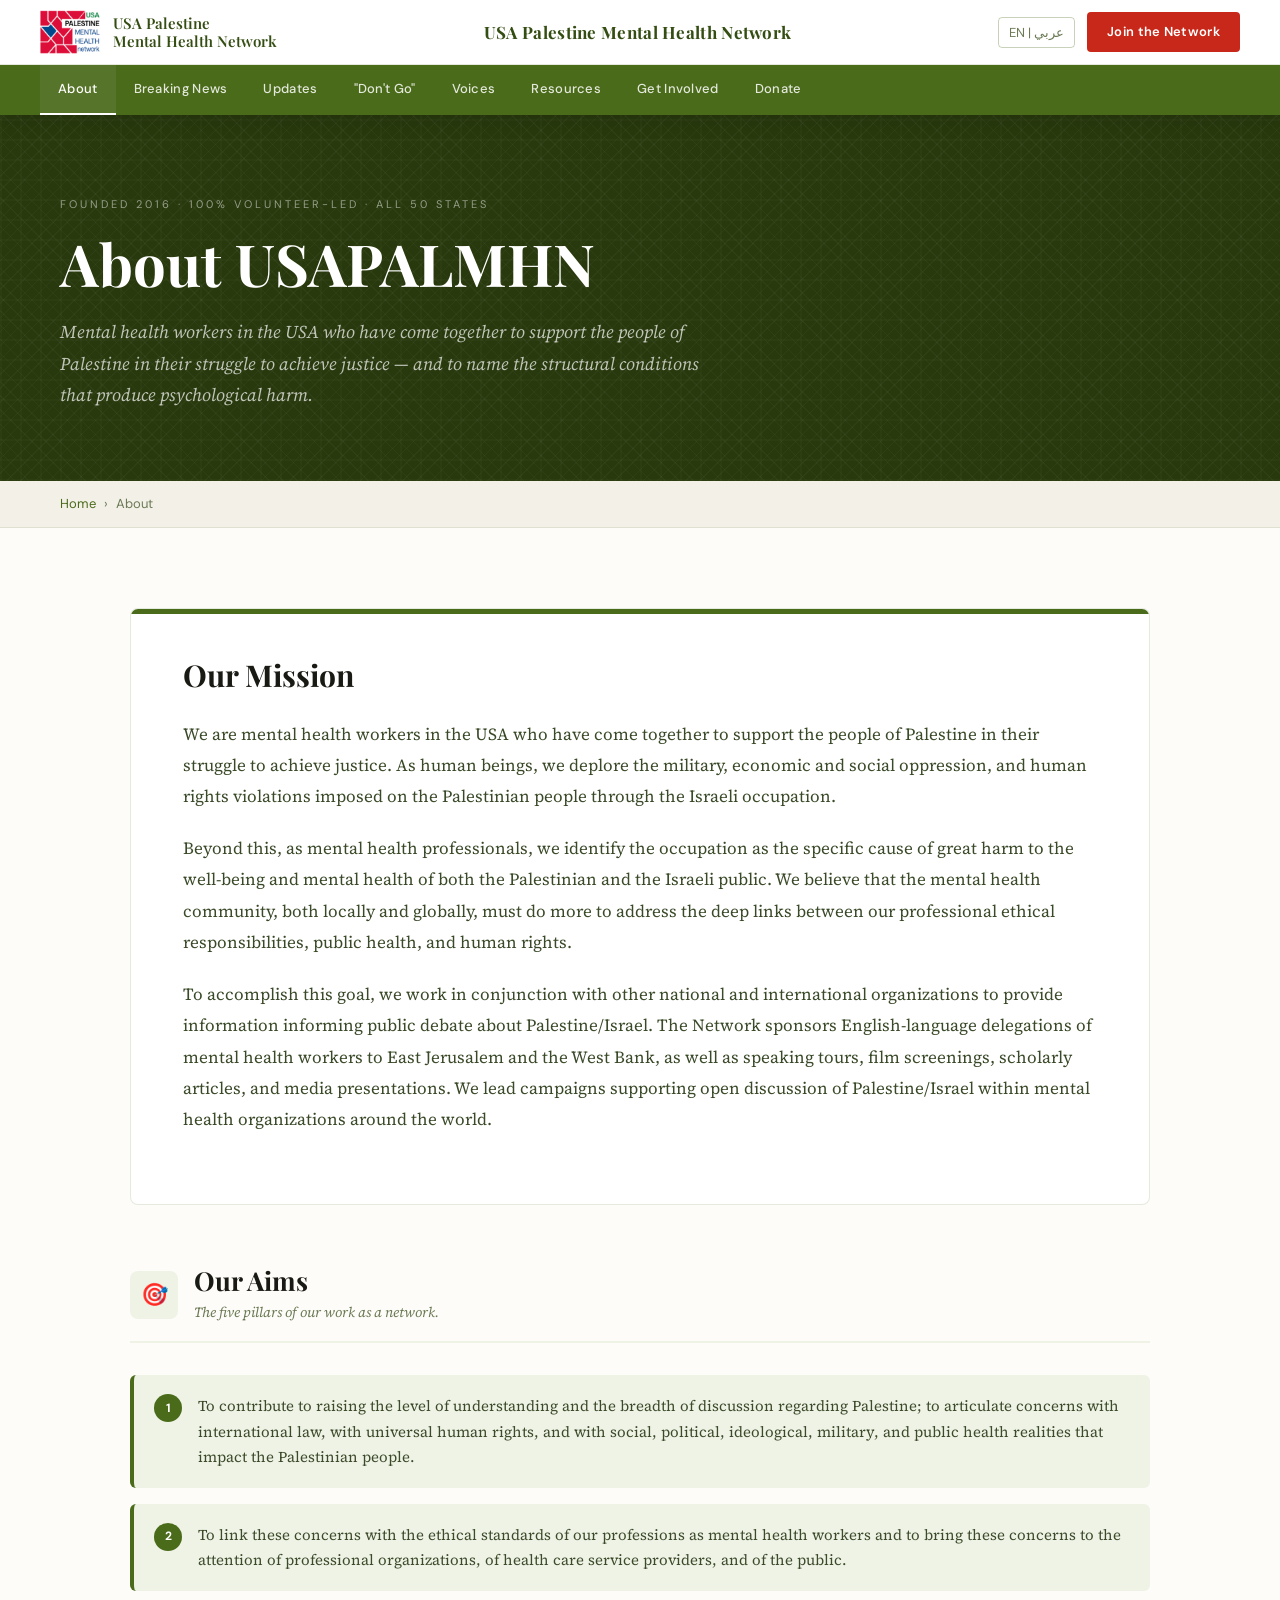
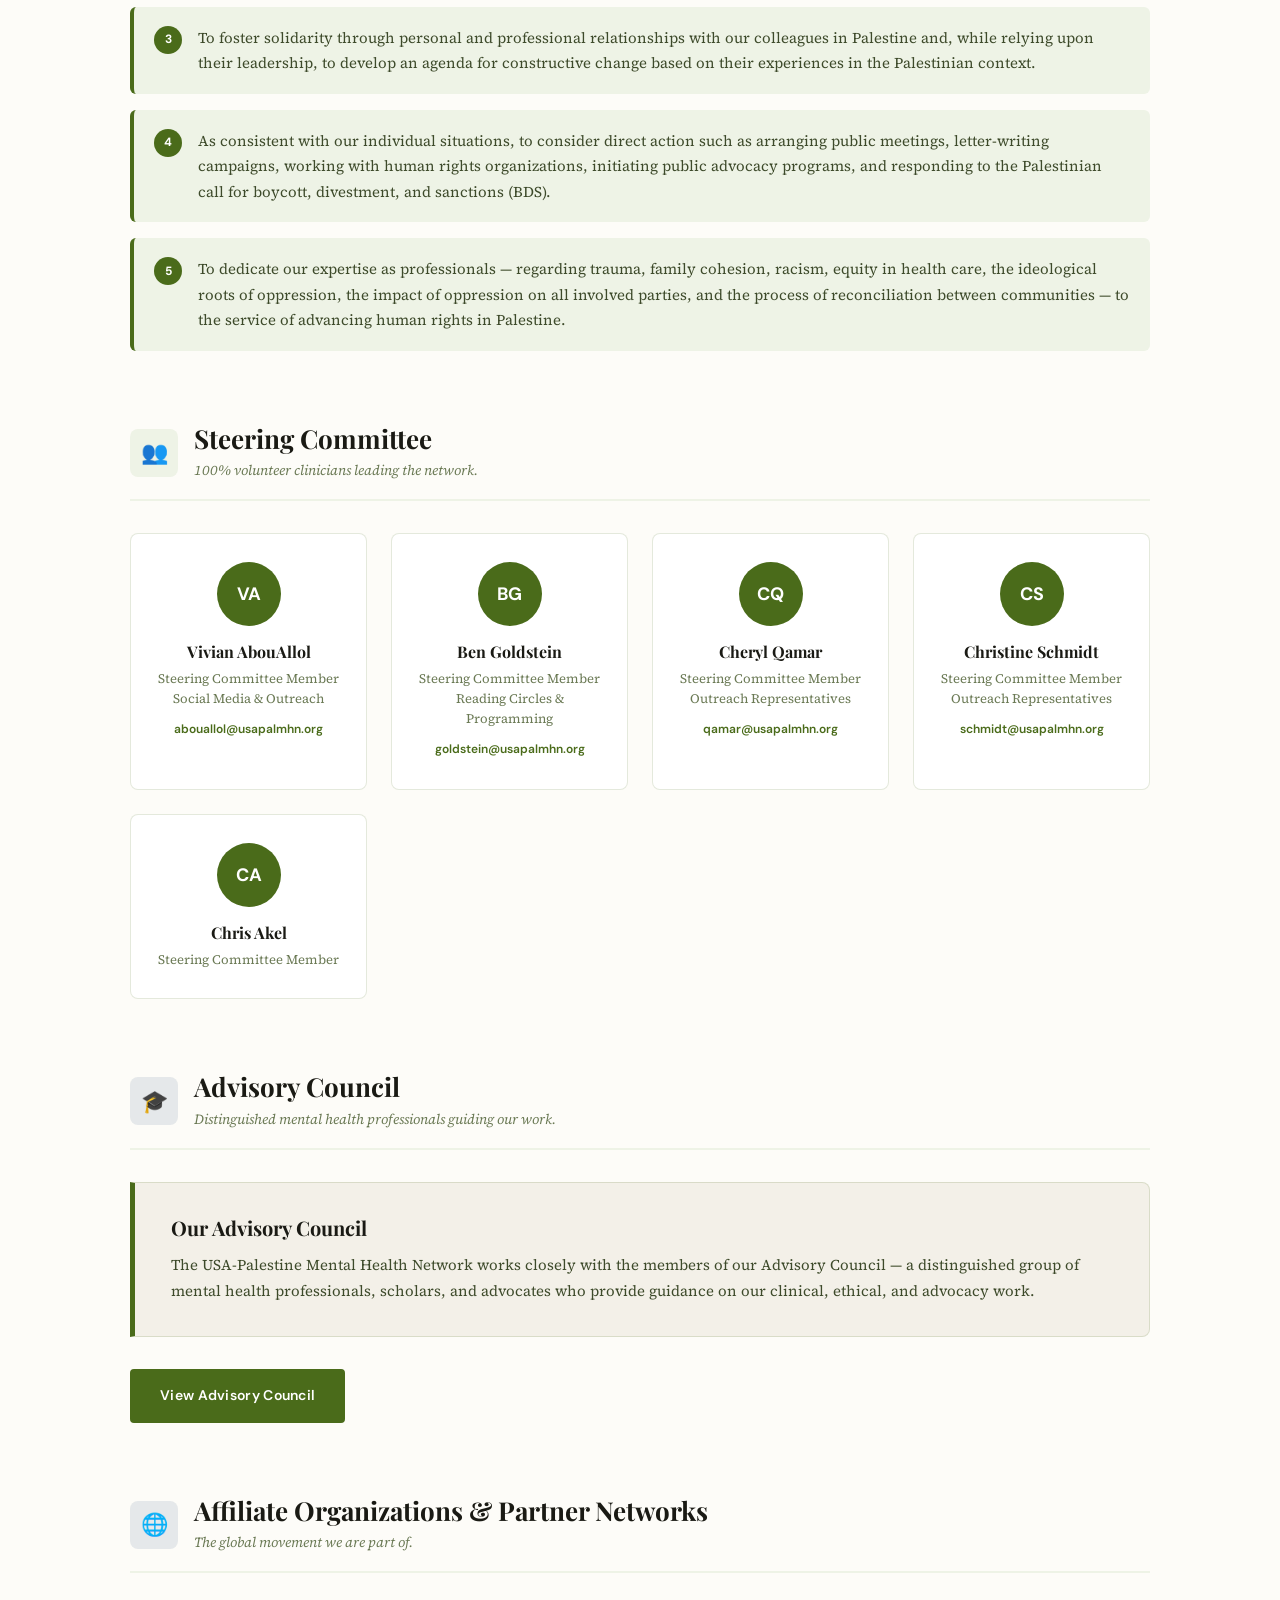
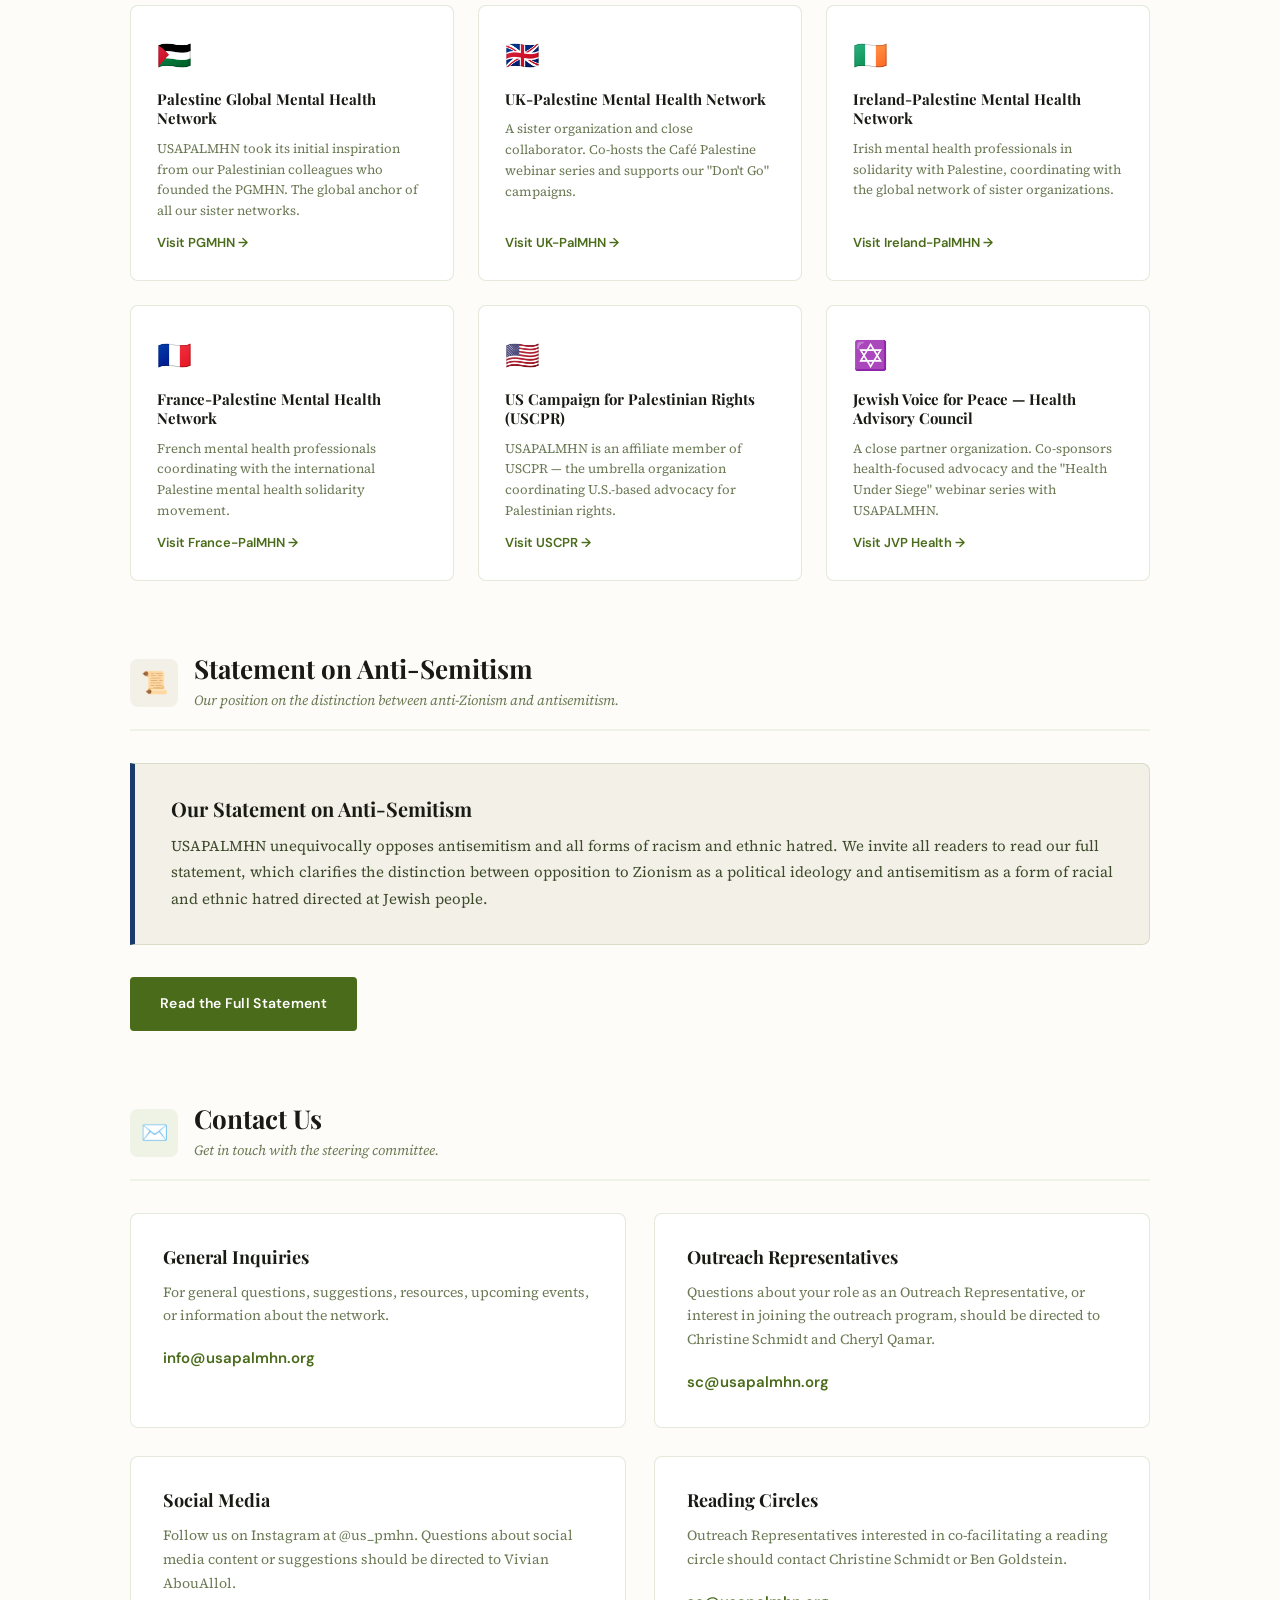
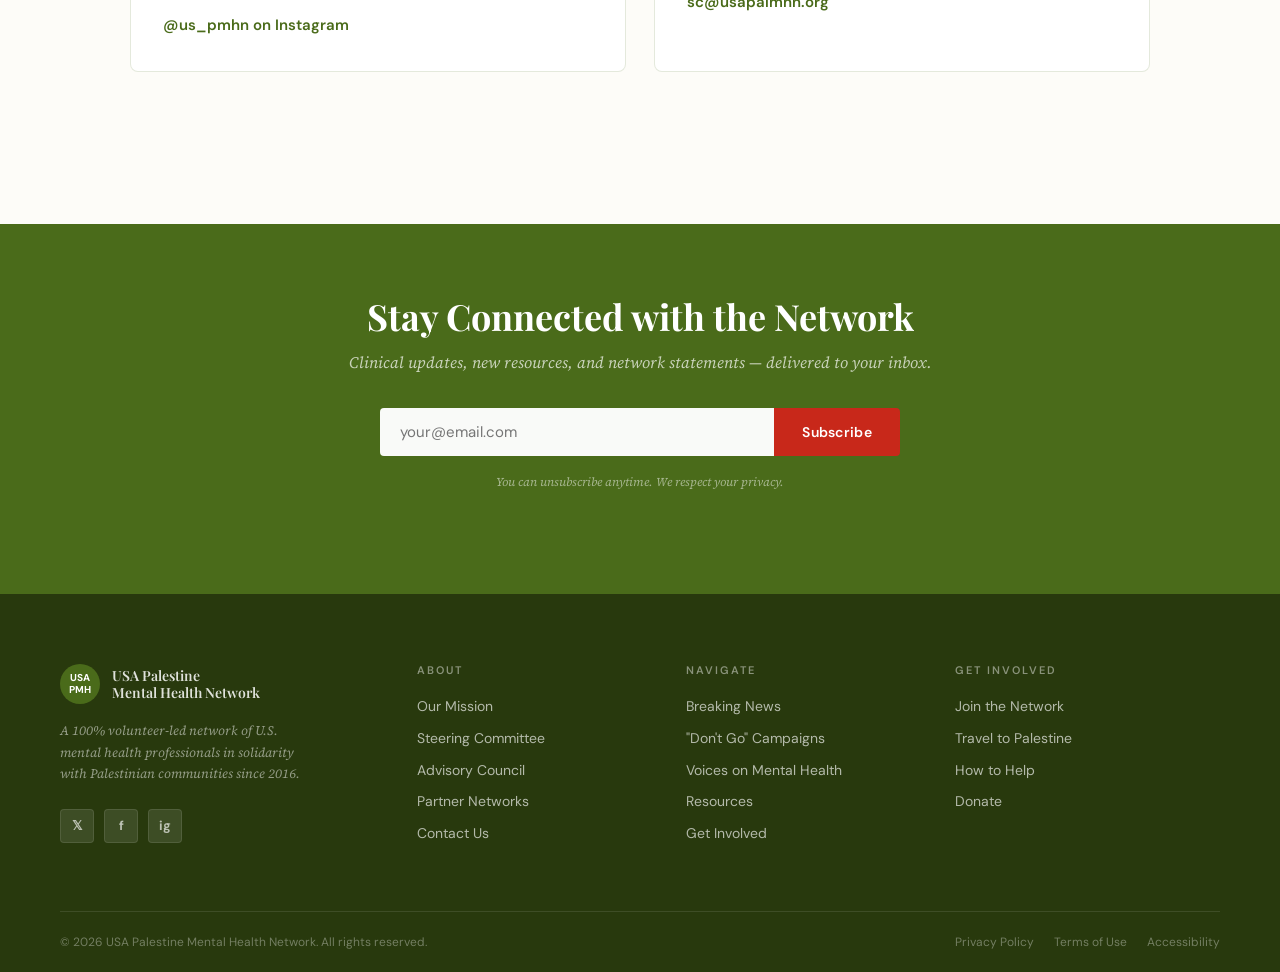
==== about.html @ 808c1bf7 "Initial commit: USAPALMHN website redesign" ====
<!DOCTYPE html>
<html lang="en" dir="ltr">
<head>
<meta charset="UTF-8">
<meta name="viewport" content="width=device-width, initial-scale=1.0">
<title>About — USA Palestine Mental Health Network</title>
<link rel="preconnect" href="https://fonts.googleapis.com">
<link rel="preconnect" href="https://fonts.gstatic.com" crossorigin>
<link href="https://fonts.googleapis.com/css2?family=Playfair+Display:ital,wght@0,400;0,600;0,700;1,400;1,600&family=Source+Serif+4:ital,opsz,wght@0,8..60,300;0,8..60,400;0,8..60,600;1,8..60,300;1,8..60,400&family=DM+Sans:ital,opsz,wght@0,9..40,300;0,9..40,400;0,9..40,500;0,9..40,600;1,9..40,300;1,9..40,400&display=swap" rel="stylesheet">
<link rel="stylesheet" href="css/shared.css">
<style>
  .about-page { max-width: 1140px; margin: 0 auto; padding: 80px 60px; }

  /* Mission section */
  .mission-block {
    background: white;
    border: 1px solid rgba(74,107,26,0.14);
    border-radius: 8px;
    padding: 48px 52px;
    margin-bottom: 60px;
    position: relative;
    overflow: hidden;
  }
  .mission-block::before {
    content: '';
    position: absolute;
    top: 0; left: 0; right: 0;
    height: 5px;
    background: var(--olive);
  }
  .mission-block h2 {
    font-family: 'Playfair Display', serif;
    font-size: 30px;
    font-weight: 700;
    color: var(--text-dark);
    margin-bottom: 24px;
  }
  .mission-block p {
    font-family: 'Source Serif 4', serif;
    font-size: 17px;
    color: #3a4a28;
    line-height: 1.85;
    margin-bottom: 20px;
  }

  /* Aims list */
  .aims-list { list-style: none; display: flex; flex-direction: column; gap: 16px; margin-top: 32px; }
  .aims-list li {
    display: flex;
    gap: 16px;
    align-items: flex-start;
    padding: 18px 20px;
    background: var(--olive-light);
    border-radius: 6px;
    border-left: 4px solid var(--olive);
  }
  .aims-num {
    width: 28px; height: 28px; border-radius: 50%;
    background: var(--olive); color: white;
    display: flex; align-items: center; justify-content: center;
    font-size: 12px; font-weight: 700; flex-shrink: 0; margin-top: 1px;
  }
  .aims-list li p { font-size: 15px; color: var(--text-mid); line-height: 1.7; margin: 0; font-family: 'Source Serif 4', serif; }

  /* Section headers */
  .about-section { margin-bottom: 72px; }
  .about-section-header {
    display: flex; align-items: center; gap: 16px;
    padding-bottom: 16px;
    border-bottom: 2px solid var(--olive-light);
    margin-bottom: 32px;
  }
  .ash-icon {
    width: 48px; height: 48px; border-radius: 8px;
    display: flex; align-items: center; justify-content: center;
    font-size: 22px; flex-shrink: 0;
  }
  .ashi-green { background: var(--olive-light); }
  .ashi-blue { background: rgba(26,58,107,0.1); }
  .ashi-red { background: rgba(200,40,26,0.08); }
  .ashi-cream { background: var(--cream-dark); }
  .about-section-header h2 {
    font-family: 'Playfair Display', serif;
    font-size: 26px; font-weight: 700; color: var(--text-dark);
  }
  .about-section-header p {
    font-size: 14px; color: var(--text-muted);
    font-family: 'Source Serif 4', serif; font-style: italic; margin-top: 4px;
  }

  /* Steering committee cards */
  .sc-grid { display: grid; grid-template-columns: repeat(4, 1fr); gap: 24px; }
  .sc-card {
    background: white;
    border: 1px solid rgba(74,107,26,0.15);
    border-radius: 8px;
    padding: 28px 22px;
    text-align: center;
    transition: all 0.3s;
  }
  .sc-card:hover { transform: translateY(-5px); box-shadow: 0 12px 32px rgba(0,0,0,0.09); }
  .sc-avatar {
    width: 64px; height: 64px; border-radius: 50%;
    background: var(--olive);
    display: flex; align-items: center; justify-content: center;
    font-size: 18px; font-weight: 700; color: white;
    margin: 0 auto 16px; font-family: 'DM Sans', sans-serif;
  }
  .sc-card h3 { font-size: 16px; font-weight: 700; color: var(--text-dark); margin-bottom: 6px; line-height: 1.3; }
  .sc-card p { font-size: 13px; color: var(--text-muted); line-height: 1.55; font-family: 'Source Serif 4', serif; }
  .sc-card a { font-size: 12px; color: var(--olive); font-weight: 600; text-decoration: none; display: inline-block; margin-top: 10px; }

  /* Affiliates grid */
  .affiliates-grid { display: grid; grid-template-columns: repeat(3, 1fr); gap: 24px; }
  .affiliate-card {
    background: white;
    border: 1px solid rgba(74,107,26,0.15);
    border-radius: 8px;
    padding: 26px;
    display: flex; flex-direction: column; gap: 10px;
    transition: all 0.3s;
  }
  .affiliate-card:hover { transform: translateY(-4px); box-shadow: 0 10px 28px rgba(0,0,0,0.08); }
  .affiliate-flag { font-size: 28px; }
  .affiliate-card h3 { font-size: 15px; font-weight: 700; color: var(--text-dark); line-height: 1.3; }
  .affiliate-card p { font-size: 13px; color: var(--text-muted); line-height: 1.6; font-family: 'Source Serif 4', serif; }
  .affiliate-card a { font-size: 13px; color: var(--olive); font-weight: 600; text-decoration: none; margin-top: auto; }
  .affiliate-card a:hover { text-decoration: underline; }

  /* Anti-semitism statement block */
  .statement-block {
    background: var(--cream-dark);
    border: 1px solid rgba(74,107,26,0.15);
    border-left: 5px solid var(--navy);
    border-radius: 0 8px 8px 0;
    padding: 32px 36px;
    margin-bottom: 32px;
  }
  .statement-block h3 { font-family: 'Playfair Display', serif; font-size: 20px; color: var(--text-dark); margin-bottom: 12px; }
  .statement-block p { font-size: 15px; color: var(--text-mid); line-height: 1.75; font-family: 'Source Serif 4', serif; }

  /* Contact section */
  .contact-grid { display: grid; grid-template-columns: 1fr 1fr; gap: 28px; }
  .contact-card {
    background: white;
    border: 1px solid rgba(74,107,26,0.15);
    border-radius: 8px;
    padding: 32px;
  }
  .contact-card h3 { font-size: 18px; font-weight: 700; color: var(--text-dark); margin-bottom: 12px; }
  .contact-card p { font-size: 14px; color: var(--text-muted); line-height: 1.7; margin-bottom: 16px; font-family: 'Source Serif 4', serif; }
  .contact-card a.email { font-size: 15px; color: var(--olive); font-weight: 600; text-decoration: none; }

  @media (max-width: 1024px) {
    .sc-grid { grid-template-columns: repeat(2, 1fr); }
    .affiliates-grid { grid-template-columns: repeat(2, 1fr); }
  }
  @media (max-width: 768px) {
    .about-page { padding: 48px 24px; }
    .mission-block { padding: 32px 24px; }
    .sc-grid { grid-template-columns: repeat(2, 1fr); }
    .affiliates-grid { grid-template-columns: 1fr; }
    .contact-grid { grid-template-columns: 1fr; }
  }
</style>
</head>
<body>

<!-- NAV -->
<div class="nav-wrapper">
  <nav class="nav-top">
    <a href="index.html" class="nav-logo">
      <img src="assets/logo.png" alt="USA Palestine Mental Health Network Logo">
      <span class="nav-logo-text">USA Palestine<br>Mental Health Network</span>
    </a>
    <div class="nav-org-name">USA Palestine Mental Health Network</div>
    <div class="nav-top-right">
      <button class="lang-toggle" onclick="toggleLang()">EN | عربي</button>
      <a href="get-involved.html#join" class="btn-join">Join the Network</a>
      <button class="hamburger" onclick="toggleMenu()" aria-label="Menu">
        <span></span><span></span><span></span>
      </button>
    </div>
  </nav>
  <nav class="nav-bottom">
    <ul class="nav-links">
      <li><a href="about.html" class="active">About</a></li>
      <li><a href="index.html#news">Breaking News</a></li>
      <li><a href="index.html#updates">Updates</a></li>
      <li><a href="campaigns.html">"Don't Go"</a></li>
      <li><a href="voices.html">Voices</a></li>
      <li><a href="resources.html">Resources</a></li>
      <li><a href="get-involved.html">Get Involved</a></li>
      <li><a href="get-involved.html#donate">Donate</a></li>
    </ul>
  </nav>
  <div class="mobile-menu" id="mobileMenu">
    <a href="about.html" onclick="toggleMenu()">About</a>
    <a href="index.html#news" onclick="toggleMenu()">Breaking News</a>
    <a href="index.html#updates" onclick="toggleMenu()">Updates</a>
    <a href="campaigns.html" onclick="toggleMenu()">"Don't Go" Campaigns</a>
    <a href="voices.html" onclick="toggleMenu()">Voices on Mental Health</a>
    <a href="resources.html" onclick="toggleMenu()">Resources</a>
    <a href="get-involved.html" onclick="toggleMenu()">Get Involved</a>
    <a href="get-involved.html#donate" onclick="toggleMenu()">Donate</a>
  </div>
</div>

<!-- PAGE HERO -->
<div class="page-hero">
  <div class="keffiyeh-overlay"></div>
  <div class="page-hero-content">
    <div class="page-hero-eyebrow">Founded 2016 · 100% Volunteer-Led · All 50 States</div>
    <h1>About USAPALMHN</h1>
    <p>Mental health workers in the USA who have come together to support the people of Palestine in their struggle to achieve justice — and to name the structural conditions that produce psychological harm.</p>
  </div>
</div>

<!-- BREADCRUMB -->
<div class="breadcrumb">
  <a href="index.html">Home</a><span>›</span>About
</div>

<div class="about-page">

  <!-- OUR MISSION -->
  <section id="mission" class="about-section">
    <div class="mission-block">
      <h2>Our Mission</h2>
      <p>We are mental health workers in the USA who have come together to support the people of Palestine in their struggle to achieve justice. As human beings, we deplore the military, economic and social oppression, and human rights violations imposed on the Palestinian people through the Israeli occupation.</p>
      <p>Beyond this, as mental health professionals, we identify the occupation as the specific cause of great harm to the well-being and mental health of both the Palestinian and the Israeli public. We believe that the mental health community, both locally and globally, must do more to address the deep links between our professional ethical responsibilities, public health, and human rights.</p>
      <p>To accomplish this goal, we work in conjunction with other national and international organizations to provide information informing public debate about Palestine/Israel. The Network sponsors English-language delegations of mental health workers to East Jerusalem and the West Bank, as well as speaking tours, film screenings, scholarly articles, and media presentations. We lead campaigns supporting open discussion of Palestine/Israel within mental health organizations around the world.</p>
    </div>

    <div class="about-section-header">
      <div class="ash-icon ashi-green">🎯</div>
      <div>
        <h2>Our Aims</h2>
        <p>The five pillars of our work as a network.</p>
      </div>
    </div>
    <ul class="aims-list">
      <li>
        <div class="aims-num">1</div>
        <p>To contribute to raising the level of understanding and the breadth of discussion regarding Palestine; to articulate concerns with international law, with universal human rights, and with social, political, ideological, military, and public health realities that impact the Palestinian people.</p>
      </li>
      <li>
        <div class="aims-num">2</div>
        <p>To link these concerns with the ethical standards of our professions as mental health workers and to bring these concerns to the attention of professional organizations, of health care service providers, and of the public.</p>
      </li>
      <li>
        <div class="aims-num">3</div>
        <p>To foster solidarity through personal and professional relationships with our colleagues in Palestine and, while relying upon their leadership, to develop an agenda for constructive change based on their experiences in the Palestinian context.</p>
      </li>
      <li>
        <div class="aims-num">4</div>
        <p>As consistent with our individual situations, to consider direct action such as arranging public meetings, letter-writing campaigns, working with human rights organizations, initiating public advocacy programs, and responding to the Palestinian call for boycott, divestment, and sanctions (BDS).</p>
      </li>
      <li>
        <div class="aims-num">5</div>
        <p>To dedicate our expertise as professionals — regarding trauma, family cohesion, racism, equity in health care, the ideological roots of oppression, the impact of oppression on all involved parties, and the process of reconciliation between communities — to the service of advancing human rights in Palestine.</p>
      </li>
    </ul>
  </section>

  <!-- STEERING COMMITTEE -->
  <section id="steering-committee" class="about-section">
    <div class="about-section-header">
      <div class="ash-icon ashi-green">👥</div>
      <div>
        <h2>Steering Committee</h2>
        <p>100% volunteer clinicians leading the network.</p>
      </div>
    </div>
    <div class="sc-grid">
      <div class="sc-card">
        <div class="sc-avatar">VA</div>
        <h3>Vivian AbouAllol</h3>
        <p>Steering Committee Member<br>Social Media & Outreach</p>
        <a href="mailto:abouallol@usapalmhn.org">abouallol@usapalmhn.org</a>
      </div>
      <div class="sc-card">
        <div class="sc-avatar">BG</div>
        <h3>Ben Goldstein</h3>
        <p>Steering Committee Member<br>Reading Circles & Programming</p>
        <a href="mailto:goldstein@usapalmhn.org">goldstein@usapalmhn.org</a>
      </div>
      <div class="sc-card">
        <div class="sc-avatar">CQ</div>
        <h3>Cheryl Qamar</h3>
        <p>Steering Committee Member<br>Outreach Representatives</p>
        <a href="mailto:qamar@usapalmhn.org">qamar@usapalmhn.org</a>
      </div>
      <div class="sc-card">
        <div class="sc-avatar">CS</div>
        <h3>Christine Schmidt</h3>
        <p>Steering Committee Member<br>Outreach Representatives</p>
        <a href="mailto:schmidt@usapalmhn.org">schmidt@usapalmhn.org</a>
      </div>
      <div class="sc-card">
        <div class="sc-avatar">CA</div>
        <h3>Chris Akel</h3>
        <p>Steering Committee Member</p>
      </div>
    </div>
  </section>

  <!-- ADVISORY COUNCIL -->
  <section id="advisory-council" class="about-section">
    <div class="about-section-header">
      <div class="ash-icon ashi-blue">🎓</div>
      <div>
        <h2>Advisory Council</h2>
        <p>Distinguished mental health professionals guiding our work.</p>
      </div>
    </div>
    <div class="statement-block" style="border-left-color: var(--olive);">
      <h3>Our Advisory Council</h3>
      <p>The USA-Palestine Mental Health Network works closely with the members of our Advisory Council — a distinguished group of mental health professionals, scholars, and advocates who provide guidance on our clinical, ethical, and advocacy work.</p>
    </div>
    <a href="https://usapalmhn.org/portfolio-item/advisory-council/" target="_blank" class="btn-olive">View Advisory Council</a>
  </section>

  <!-- AFFILIATES & PARTNER NETWORKS -->
  <section id="affiliates" class="about-section">
    <div class="about-section-header">
      <div class="ash-icon ashi-blue">🌐</div>
      <div>
        <h2>Affiliate Organizations & Partner Networks</h2>
        <p>The global movement we are part of.</p>
      </div>
    </div>
    <div class="affiliates-grid">
      <div class="affiliate-card">
        <div class="affiliate-flag">🇵🇸</div>
        <h3>Palestine Global Mental Health Network</h3>
        <p>USAPALMHN took its initial inspiration from our Palestinian colleagues who founded the PGMHN. The global anchor of all our sister networks.</p>
        <a href="https://www.pgmhn.org/" target="_blank">Visit PGMHN →</a>
      </div>
      <div class="affiliate-card">
        <div class="affiliate-flag">🇬🇧</div>
        <h3>UK-Palestine Mental Health Network</h3>
        <p>A sister organization and close collaborator. Co-hosts the Café Palestine webinar series and supports our "Don't Go" campaigns.</p>
        <a href="https://ukpalmhn.com/" target="_blank">Visit UK-PalMHN →</a>
      </div>
      <div class="affiliate-card">
        <div class="affiliate-flag">🇮🇪</div>
        <h3>Ireland-Palestine Mental Health Network</h3>
        <p>Irish mental health professionals in solidarity with Palestine, coordinating with the global network of sister organizations.</p>
        <a href="https://ipmhn.com/" target="_blank">Visit Ireland-PalMHN →</a>
      </div>
      <div class="affiliate-card">
        <div class="affiliate-flag">🇫🇷</div>
        <h3>France-Palestine Mental Health Network</h3>
        <p>French mental health professionals coordinating with the international Palestine mental health solidarity movement.</p>
        <a href="https://www.facebook.com/frpalmhn/" target="_blank">Visit France-PalMHN →</a>
      </div>
      <div class="affiliate-card">
        <div class="affiliate-flag">🇺🇸</div>
        <h3>US Campaign for Palestinian Rights (USCPR)</h3>
        <p>USAPALMHN is an affiliate member of USCPR — the umbrella organization coordinating U.S.-based advocacy for Palestinian rights.</p>
        <a href="https://uscpr.org/" target="_blank">Visit USCPR →</a>
      </div>
      <div class="affiliate-card">
        <div class="affiliate-flag">✡️</div>
        <h3>Jewish Voice for Peace — Health Advisory Council</h3>
        <p>A close partner organization. Co-sponsors health-focused advocacy and the "Health Under Siege" webinar series with USAPALMHN.</p>
        <a href="https://jewishvoiceforpeace.org/stories/health-advisory-council/" target="_blank">Visit JVP Health →</a>
      </div>
    </div>
  </section>

  <!-- ANTI-SEMITISM STATEMENT -->
  <section id="antisemitism" class="about-section">
    <div class="about-section-header">
      <div class="ash-icon ashi-cream">📜</div>
      <div>
        <h2>Statement on Anti-Semitism</h2>
        <p>Our position on the distinction between anti-Zionism and antisemitism.</p>
      </div>
    </div>
    <div class="statement-block">
      <h3>Our Statement on Anti-Semitism</h3>
      <p>USAPALMHN unequivocally opposes antisemitism and all forms of racism and ethnic hatred. We invite all readers to read our full statement, which clarifies the distinction between opposition to Zionism as a political ideology and antisemitism as a form of racial and ethnic hatred directed at Jewish people.</p>
    </div>
    <a href="https://usapalmhn.org/statement-on-anti-semitism/" target="_blank" class="btn-olive">Read the Full Statement</a>
  </section>

  <!-- CONTACT -->
  <section id="contact" class="about-section">
    <div class="about-section-header">
      <div class="ash-icon ashi-green">✉️</div>
      <div>
        <h2>Contact Us</h2>
        <p>Get in touch with the steering committee.</p>
      </div>
    </div>
    <div class="contact-grid">
      <div class="contact-card">
        <h3>General Inquiries</h3>
        <p>For general questions, suggestions, resources, upcoming events, or information about the network.</p>
        <a href="mailto:info@usapalmhn.org" class="email">info@usapalmhn.org</a>
      </div>
      <div class="contact-card">
        <h3>Outreach Representatives</h3>
        <p>Questions about your role as an Outreach Representative, or interest in joining the outreach program, should be directed to Christine Schmidt and Cheryl Qamar.</p>
        <a href="mailto:sc@usapalmhn.org" class="email">sc@usapalmhn.org</a>
      </div>
      <div class="contact-card">
        <h3>Social Media</h3>
        <p>Follow us on Instagram at @us_pmhn. Questions about social media content or suggestions should be directed to Vivian AbouAllol.</p>
        <a href="https://www.instagram.com/us_pmhn/" target="_blank" class="email">@us_pmhn on Instagram</a>
      </div>
      <div class="contact-card">
        <h3>Reading Circles</h3>
        <p>Outreach Representatives interested in co-facilitating a reading circle should contact Christine Schmidt or Ben Goldstein.</p>
        <a href="mailto:sc@usapalmhn.org" class="email">sc@usapalmhn.org</a>
      </div>
    </div>
  </section>

</div>

<!-- NEWSLETTER -->
<section id="newsletter">
  <h2>Stay Connected with the Network</h2>
  <p>Clinical updates, new resources, and network statements — delivered to your inbox.</p>
  <div class="newsletter-form">
    <input type="email" placeholder="your@email.com" />
    <button type="button">Subscribe</button>
  </div>
  <p class="fine-print">You can unsubscribe anytime. We respect your privacy.</p>
</section>

<!-- FOOTER -->
<footer>
  <div class="footer-grid">
    <div>
      <div class="footer-logo">
        <div class="footer-logo-mark" style="font-size:10px;font-weight:700;font-family:'DM Sans',sans-serif;color:white;line-height:1.2;text-align:center;">USA<br>PMH</div>
        <span>USA Palestine<br>Mental Health Network</span>
      </div>
      <p class="footer-tagline">A 100% volunteer-led network of U.S. mental health professionals in solidarity with Palestinian communities since 2016.</p>
      <div class="footer-socials">
        <a href="https://twitter.com/UsaPalMhn" target="_blank" class="social-btn" title="Twitter/X">𝕏</a>
        <a href="https://www.facebook.com/USA-Palestine-Mental-Health-Network-794365367408972" target="_blank" class="social-btn" title="Facebook">f</a>
        <a href="https://www.instagram.com/us_pmhn/" target="_blank" class="social-btn" title="Instagram">ig</a>
      </div>
    </div>
    <div class="footer-col">
      <h4>About</h4>
      <a href="about.html#mission">Our Mission</a>
      <a href="about.html#steering-committee">Steering Committee</a>
      <a href="about.html#advisory-council">Advisory Council</a>
      <a href="about.html#affiliates">Partner Networks</a>
      <a href="about.html#contact">Contact Us</a>
    </div>
    <div class="footer-col">
      <h4>Navigate</h4>
      <a href="index.html#news">Breaking News</a>
      <a href="campaigns.html">"Don't Go" Campaigns</a>
      <a href="voices.html">Voices on Mental Health</a>
      <a href="resources.html">Resources</a>
      <a href="get-involved.html">Get Involved</a>
    </div>
    <div class="footer-col">
      <h4>Get Involved</h4>
      <a href="get-involved.html#join">Join the Network</a>
      <a href="get-involved.html#delegations">Travel to Palestine</a>
      <a href="get-involved.html#how-to-help">How to Help</a>
      <a href="get-involved.html#donate">Donate</a>
    </div>
  </div>
  <div class="footer-bar">
    <p>© 2026 USA Palestine Mental Health Network. All rights reserved.</p>
    <div class="footer-bar-links">
      <a href="#">Privacy Policy</a>
      <a href="#">Terms of Use</a>
      <a href="#">Accessibility</a>
    </div>
  </div>
</footer>

<script>
  function toggleMenu() { document.getElementById('mobileMenu').classList.toggle('open'); }
  let isArabic = false;
  function toggleLang() {
    isArabic = !isArabic;
    const html = document.documentElement;
    const btn = document.querySelector('.lang-toggle');
    if (isArabic) {
      html.setAttribute('dir','rtl'); html.setAttribute('lang','ar'); btn.textContent = 'عربي | EN';
    } else {
      html.setAttribute('dir','ltr'); html.setAttribute('lang','en'); btn.textContent = 'EN | عربي';
    }
  }
</script>
</body>
</html>
---- css/shared.css ----
/* ============================================================
   USAPALMHN — Shared Stylesheet
   Used by: index.html, resources.html, voices.html,
            campaigns.html, about.html, get-involved.html
   ============================================================ */

/* TOKENS */
:root {
  --olive: #4a6b1a;
  --olive-dark: #344d12;
  --olive-deep: #28390d;
  --olive-light: #eef3e6;
  --red: #C8281A;
  --red-dark: #9e1e13;
  --navy: #1A3A6B;
  --cream: #fdfcf8;
  --cream-dark: #f3f0e8;
  --white: #ffffff;
  --text-dark: #1a1a14;
  --text-mid: #3d4a2a;
  --text-muted: #6b7a55;
}

/* RESET */
*, *::before, *::after { box-sizing: border-box; margin: 0; padding: 0; }
html { scroll-behavior: smooth; }
body {
  font-family: 'DM Sans', sans-serif;
  background: var(--cream);
  color: var(--text-dark);
  font-size: 16px;
  line-height: 1.7;
  overflow-x: hidden;
}
h1, h2, h3, h4 { font-family: 'Playfair Display', Georgia, serif; line-height: 1.25; }
.serif-body { font-family: 'Source Serif 4', Georgia, serif; }

/* KEFFIYEH PATTERN */
.keffiyeh-bg {
  background-image:
    repeating-linear-gradient(45deg, rgba(255,255,255,0.04) 0, rgba(255,255,255,0.04) 1px, transparent 1px, transparent 12px),
    repeating-linear-gradient(-45deg, rgba(255,255,255,0.04) 0, rgba(255,255,255,0.04) 1px, transparent 1px, transparent 12px),
    repeating-linear-gradient(90deg, rgba(255,255,255,0.025) 0, rgba(255,255,255,0.025) 2px, transparent 2px, transparent 24px),
    repeating-linear-gradient(0deg, rgba(255,255,255,0.025) 0, rgba(255,255,255,0.025) 2px, transparent 2px, transparent 24px);
}

/* ── NAV ── */
.nav-wrapper { position: sticky; top: 0; z-index: 1000; box-shadow: 0 2px 20px rgba(0,0,0,0.18); }
.nav-top {
  background: var(--white);
  padding: 10px 40px;
  display: flex;
  align-items: center;
  justify-content: space-between;
  gap: 16px;
  border-bottom: 1px solid rgba(74,107,26,0.15);
}
.nav-logo { display: flex; align-items: center; gap: 12px; text-decoration: none; flex-shrink: 0; }
.nav-logo img { height: 44px; width: auto; }
.nav-logo-text { font-family: 'Playfair Display', serif; font-size: 15px; color: var(--olive-dark); line-height: 1.2; font-weight: 600; }
.nav-org-name {
  font-family: 'Playfair Display', serif;
  font-size: 17px;
  font-weight: 700;
  color: var(--olive-dark);
  text-align: center;
  letter-spacing: 0.3px;
  flex: 1;
}
.nav-top-right { display: flex; align-items: center; gap: 12px; flex-shrink: 0; }
.lang-toggle {
  font-family: 'DM Sans', sans-serif;
  font-size: 13px;
  color: var(--text-muted);
  cursor: pointer;
  padding: 6px 10px;
  border: 1px solid rgba(74,107,26,0.3);
  border-radius: 4px;
  background: none;
  transition: all 0.2s;
  white-space: nowrap;
}
.lang-toggle:hover { background: var(--olive-light); color: var(--olive-dark); }
.btn-join {
  background: var(--red);
  color: white;
  padding: 9px 20px;
  border-radius: 4px;
  border: none;
  cursor: pointer;
  font-family: 'DM Sans', sans-serif;
  font-size: 13px;
  font-weight: 600;
  text-decoration: none;
  display: inline-block;
  white-space: nowrap;
  animation: pulse-join 3s ease-in-out infinite;
  transition: background 0.2s, transform 0.15s;
  letter-spacing: 0.3px;
}
@keyframes pulse-join {
  0%, 100% { box-shadow: 0 0 0 0 rgba(200,40,26,0.4); }
  50% { box-shadow: 0 0 0 6px rgba(200,40,26,0); }
}
.btn-join:hover { background: var(--red-dark); transform: translateY(-1px); }
.hamburger { display: none; cursor: pointer; flex-direction: column; gap: 5px; background: none; border: none; padding: 6px; }
.hamburger span { display: block; width: 24px; height: 2px; background: var(--olive); border-radius: 2px; transition: all 0.3s; }
.nav-bottom {
  background: var(--olive);
  padding: 0 40px;
  display: flex;
  align-items: stretch;
}
.nav-links { display: flex; align-items: stretch; gap: 0; list-style: none; flex: 1; }
.nav-links li a {
  display: flex;
  align-items: center;
  padding: 13px 18px;
  color: rgba(255,255,255,0.85);
  text-decoration: none;
  font-size: 13px;
  font-weight: 500;
  letter-spacing: 0.3px;
  transition: all 0.2s;
  border-bottom: 2px solid transparent;
  white-space: nowrap;
}
.nav-links li a:hover,
.nav-links li a.active { color: white; border-bottom-color: white; background: rgba(255,255,255,0.07); }
.mobile-menu {
  display: none;
  background: var(--white);
  border-top: 1px solid var(--olive-light);
  flex-direction: column;
}
.mobile-menu a {
  padding: 14px 24px;
  border-bottom: 1px solid var(--olive-light);
  color: var(--olive-dark);
  text-decoration: none;
  font-size: 15px;
  font-weight: 500;
}
.mobile-menu.open { display: flex; }

/* ── PAGE HERO (inner pages) ── */
.page-hero {
  background: var(--olive-deep);
  padding: 80px 60px 70px;
  position: relative;
  overflow: hidden;
}
.page-hero .keffiyeh-overlay {
  position: absolute; inset: 0;
  background-image:
    repeating-linear-gradient(45deg, rgba(255,255,255,0.03) 0, rgba(255,255,255,0.03) 1px, transparent 1px, transparent 10px),
    repeating-linear-gradient(-45deg, rgba(255,255,255,0.03) 0, rgba(255,255,255,0.03) 1px, transparent 1px, transparent 10px),
    repeating-linear-gradient(90deg, rgba(255,255,255,0.018) 0, rgba(255,255,255,0.018) 2px, transparent 2px, transparent 20px),
    repeating-linear-gradient(0deg, rgba(255,255,255,0.018) 0, rgba(255,255,255,0.018) 2px, transparent 2px, transparent 20px);
}
.page-hero-content { position: relative; z-index: 2; max-width: 860px; }
.page-hero-eyebrow {
  font-size: 11px;
  letter-spacing: 3px;
  text-transform: uppercase;
  color: rgba(255,255,255,0.5);
  margin-bottom: 16px;
  font-family: 'DM Sans', sans-serif;
}
.page-hero h1 {
  font-family: 'Playfair Display', serif;
  font-size: clamp(32px, 5vw, 58px);
  font-weight: 700;
  color: white;
  line-height: 1.15;
  margin-bottom: 20px;
}
.page-hero p {
  font-family: 'Source Serif 4', serif;
  font-size: clamp(15px, 2vw, 18px);
  color: rgba(255,255,255,0.7);
  font-style: italic;
  max-width: 640px;
  line-height: 1.75;
}

/* ── BREADCRUMB ── */
.breadcrumb {
  background: var(--cream-dark);
  padding: 12px 60px;
  border-bottom: 1px solid rgba(74,107,26,0.12);
  font-size: 13px;
  color: var(--text-muted);
}
.breadcrumb a { color: var(--olive); text-decoration: none; }
.breadcrumb a:hover { text-decoration: underline; }
.breadcrumb span { margin: 0 8px; color: var(--text-muted); }

/* ── SECTION TYPOGRAPHY ── */
.section-label { font-size: 11px; letter-spacing: 3px; text-transform: uppercase; color: var(--olive); font-weight: 600; margin-bottom: 12px; font-family: 'DM Sans', sans-serif; }
.section-title { font-family: 'Playfair Display', serif; font-size: clamp(28px, 3.5vw, 42px); font-weight: 700; color: var(--text-dark); margin-bottom: 16px; }
.section-sub { font-family: 'Source Serif 4', serif; font-size: 17px; color: var(--text-muted); max-width: 560px; margin-bottom: 56px; font-style: italic; }
.section-header-center { text-align: center; max-width: 640px; margin: 0 auto 56px; }
.section-header-left { max-width: 740px; margin-bottom: 52px; }

/* ── BUTTONS ── */
.btn-olive {
  display: inline-block; background: var(--olive); color: white; padding: 13px 28px;
  border-radius: 4px; text-decoration: none; font-size: 14px; font-weight: 600;
  transition: all 0.2s; border: 2px solid var(--olive); letter-spacing: 0.3px;
}
.btn-olive:hover { background: var(--olive-dark); border-color: var(--olive-dark); transform: translateY(-1px); }
.btn-olive-sm {
  display: inline-block; background: var(--olive); color: white; padding: 10px 22px;
  border-radius: 4px; text-decoration: none; font-size: 13px; font-weight: 600;
  transition: all 0.2s; border: 2px solid var(--olive); letter-spacing: 0.3px;
}
.btn-olive-sm:hover { background: var(--olive-dark); border-color: var(--olive-dark); }
.btn-navy-sm {
  display: inline-block; background: var(--navy); color: white; padding: 10px 22px;
  border-radius: 4px; text-decoration: none; font-size: 13px; font-weight: 600;
  transition: all 0.2s; letter-spacing: 0.3px;
}
.btn-navy-sm:hover { background: #122d54; }
.btn-red-sm {
  display: inline-block; background: var(--red); color: white; padding: 10px 22px;
  border-radius: 4px; text-decoration: none; font-size: 13px; font-weight: 600;
  transition: all 0.2s; letter-spacing: 0.3px;
}
.btn-red-sm:hover { background: var(--red-dark); }
.btn-white {
  background: white; color: var(--olive-dark); padding: 14px 32px;
  border-radius: 4px; font-family: 'DM Sans', sans-serif; font-size: 14px;
  font-weight: 600; text-decoration: none; display: inline-block;
  transition: all 0.2s; border: 2px solid white; letter-spacing: 0.3px;
}
.btn-white:hover { background: var(--olive-light); color: var(--olive-dark); }
.btn-white-outline {
  background: transparent; color: rgba(255,255,255,0.85); padding: 14px 32px;
  border: 2px solid rgba(255,255,255,0.35); border-radius: 4px; font-size: 14px;
  font-weight: 600; text-decoration: none; display: inline-block; transition: all 0.2s;
  letter-spacing: 0.3px;
}
.btn-white-outline:hover { border-color: white; color: white; }
.link-arrow { color: var(--olive); font-size: 14px; font-weight: 600; text-decoration: none; display: inline-flex; align-items: center; gap: 6px; transition: gap 0.2s; letter-spacing: 0.3px; }
.link-arrow:hover { gap: 10px; }

/* ── NEWS / UPDATE CARDS ── */
.news-grid { display: grid; grid-template-columns: repeat(3, 1fr); gap: 28px; }
.news-card {
  border: 1px solid rgba(0,0,0,0.1);
  border-radius: 6px;
  overflow: hidden;
  background: white;
  transition: all 0.3s;
  cursor: pointer;
  position: relative;
}
.news-card::before { content: ''; display: block; height: 5px; }
.nc-red::before { background: var(--red); }
.nc-green::before { background: var(--olive); }
.nc-blue::before { background: var(--navy); }
.news-card:hover { transform: translateY(-8px); box-shadow: 0 20px 50px rgba(0,0,0,0.12); }
.news-card-body { padding: 24px; }
.news-badge {
  display: inline-block; font-size: 10px; font-weight: 700; letter-spacing: 1.5px;
  text-transform: uppercase; padding: 4px 10px; border-radius: 3px; margin-bottom: 12px;
}
.nb-red { background: rgba(200,40,26,0.1); color: var(--red); }
.nb-green { background: var(--olive-light); color: var(--olive-dark); }
.nb-blue { background: rgba(26,58,107,0.1); color: var(--navy); }
.nb-olive { background: var(--olive-light); color: var(--olive-dark); }
.news-date { font-size: 12px; color: var(--text-muted); margin-bottom: 10px; letter-spacing: 0.3px; }
.news-card h3 { font-size: 18px; font-weight: 700; color: var(--text-dark); margin-bottom: 10px; line-height: 1.35; }
.news-card p { font-size: 14px; color: var(--text-muted); line-height: 1.65; margin-bottom: 20px; font-family: 'Source Serif 4', serif; }

/* ── RESOURCE CARDS ── */
.resource-card {
  border: 1px solid rgba(74,107,26,0.18);
  border-radius: 6px;
  overflow: hidden;
  background: white;
  transition: all 0.3s;
}
.resource-card:hover { transform: translateY(-5px); box-shadow: 0 12px 32px rgba(0,0,0,0.09); }
.resource-bar { height: 5px; }
.rb-green { background: var(--olive); }
.rb-red { background: var(--red); }
.rb-blue { background: var(--navy); }
.rb-cream { background: var(--cream-dark); }
.resource-body { padding: 28px; }
.resource-icon { font-size: 28px; margin-bottom: 14px; }
.resource-card h3 { font-size: 17px; font-weight: 700; color: var(--text-dark); margin-bottom: 10px; line-height: 1.35; }
.resource-card p { font-size: 14px; color: var(--text-muted); line-height: 1.65; margin-bottom: 20px; font-family: 'Source Serif 4', serif; }
.resource-cta-banner {
  background: var(--olive);
  border-radius: 6px;
  padding: 40px 48px;
  display: flex;
  align-items: center;
  justify-content: space-between;
  gap: 28px;
  flex-wrap: wrap;
}
.resource-cta-banner h3 { font-family: 'Playfair Display', serif; font-size: 24px; color: white; font-weight: 700; }
.resource-cta-banner p { font-size: 14px; color: rgba(255,255,255,0.75); margin-top: 6px; }

/* ── FILTER TABS ── */
.filter-bar {
  display: flex;
  gap: 10px;
  flex-wrap: wrap;
  margin-bottom: 44px;
}
.filter-btn {
  padding: 8px 18px;
  border-radius: 100px;
  font-size: 13px;
  font-weight: 600;
  font-family: 'DM Sans', sans-serif;
  border: 1.5px solid rgba(74,107,26,0.3);
  background: white;
  color: var(--text-muted);
  cursor: pointer;
  transition: all 0.2s;
  letter-spacing: 0.3px;
}
.filter-btn:hover { border-color: var(--olive); color: var(--olive); }
.filter-btn.active { background: var(--olive); color: white; border-color: var(--olive); }

/* ── LIST ITEMS (books, articles, etc.) ── */
.resource-list { display: flex; flex-direction: column; gap: 16px; }
.resource-list-item {
  background: white;
  border: 1px solid rgba(74,107,26,0.14);
  border-left: 4px solid var(--olive);
  border-radius: 0 6px 6px 0;
  padding: 20px 24px;
  transition: all 0.2s;
  display: flex;
  gap: 20px;
  align-items: flex-start;
}
.resource-list-item:hover { box-shadow: 0 6px 24px rgba(0,0,0,0.08); transform: translateX(4px); }
.resource-list-item.red-accent { border-left-color: var(--red); }
.resource-list-item.blue-accent { border-left-color: var(--navy); }
.rli-icon { font-size: 22px; flex-shrink: 0; margin-top: 2px; }
.rli-body h4 { font-size: 16px; font-weight: 700; color: var(--text-dark); margin-bottom: 5px; line-height: 1.35; }
.rli-body p { font-size: 13px; color: var(--text-muted); line-height: 1.6; font-family: 'Source Serif 4', serif; }
.rli-body a { font-size: 13px; color: var(--olive); font-weight: 600; text-decoration: none; }
.rli-body a:hover { text-decoration: underline; }
.rli-tag {
  display: inline-block; font-size: 10px; font-weight: 700; letter-spacing: 1px;
  text-transform: uppercase; padding: 3px 8px; border-radius: 3px;
  background: var(--olive-light); color: var(--olive-dark); margin-bottom: 6px;
}

/* ── NEWSLETTER ── */
#newsletter { background: var(--olive); padding: 70px 60px; text-align: center; }
#newsletter h2 { font-family: 'Playfair Display', serif; font-size: clamp(24px, 3vw, 36px); color: white; font-weight: 700; margin-bottom: 10px; }
#newsletter p { color: rgba(255,255,255,0.7); font-size: 16px; margin-bottom: 32px; font-family: 'Source Serif 4', serif; font-style: italic; }
.newsletter-form { display: flex; gap: 0; max-width: 520px; margin: 0 auto 16px; }
.newsletter-form input {
  flex: 1; padding: 14px 20px; border: none; border-radius: 4px 0 0 4px;
  font-size: 15px; font-family: 'DM Sans', sans-serif; outline: none;
  background: rgba(255,255,255,0.97); color: var(--text-dark);
}
.newsletter-form button {
  background: var(--red); color: white; padding: 14px 28px; border: none;
  border-radius: 0 4px 4px 0; cursor: pointer; font-size: 14px; font-weight: 600;
  font-family: 'DM Sans', sans-serif; transition: background 0.2s; white-space: nowrap;
  letter-spacing: 0.3px;
}
.newsletter-form button:hover { background: var(--red-dark); }
#newsletter .fine-print { font-size: 12px; color: rgba(255,255,255,0.5); }

/* ── FOOTER ── */
footer { background: var(--olive-deep); padding: 70px 60px 0; }
.footer-grid { display: grid; grid-template-columns: 1.4fr 1fr 1fr 1.2fr; gap: 48px; padding-bottom: 56px; }
.footer-logo { display: flex; align-items: center; gap: 12px; margin-bottom: 16px; }
.footer-logo-mark { width: 40px; height: 40px; border-radius: 50%; background: var(--olive); display: flex; align-items: center; justify-content: center; color: white; font-weight: 700; font-size: 11px; }
.footer-logo span { font-family: 'Playfair Display', serif; font-size: 14px; color: rgba(255,255,255,0.85); font-weight: 600; line-height: 1.25; }
.footer-tagline { font-size: 13px; color: rgba(255,255,255,0.5); line-height: 1.65; margin-bottom: 24px; font-family: 'Source Serif 4', serif; font-style: italic; max-width: 260px; }
.footer-socials { display: flex; gap: 10px; }
.social-btn {
  width: 34px; height: 34px; border-radius: 4px; background: rgba(255,255,255,0.1);
  display: flex; align-items: center; justify-content: center;
  color: rgba(255,255,255,0.65); text-decoration: none; font-size: 13px; font-weight: 700;
  transition: all 0.2s; border: 1px solid rgba(255,255,255,0.1);
}
.social-btn:hover { background: rgba(255,255,255,0.2); color: white; }
.footer-col h4 { font-family: 'DM Sans', sans-serif; font-size: 11px; letter-spacing: 2px; text-transform: uppercase; color: rgba(255,255,255,0.45); margin-bottom: 18px; font-weight: 600; }
.footer-col a, .footer-col p { display: block; font-size: 14px; color: rgba(255,255,255,0.65); text-decoration: none; margin-bottom: 10px; line-height: 1.55; transition: color 0.2s; }
.footer-col a:hover { color: rgba(255,255,255,0.95); }
.footer-bar {
  border-top: 1px solid rgba(255,255,255,0.1);
  padding: 20px 0;
  display: flex;
  justify-content: space-between;
  align-items: center;
  flex-wrap: wrap;
  gap: 12px;
}
.footer-bar p { font-size: 12px; color: rgba(255,255,255,0.35); }
.footer-bar-links { display: flex; gap: 20px; }
.footer-bar-links a { font-size: 12px; color: rgba(255,255,255,0.35); text-decoration: none; transition: color 0.2s; }
.footer-bar-links a:hover { color: rgba(255,255,255,0.7); }

/* ── ARABIC / RTL ── */
[dir="rtl"] .nav-links { flex-direction: row-reverse; }
[dir="rtl"] .resource-list-item { border-left: 1px solid rgba(74,107,26,0.14); border-right: 4px solid var(--olive); border-radius: 6px 0 0 6px; }
[dir="rtl"] .link-arrow { flex-direction: row-reverse; }

/* ── RESPONSIVE ── */
@media (max-width: 1024px) {
  .footer-grid { grid-template-columns: 1fr 1fr; }
  .news-grid { grid-template-columns: repeat(2, 1fr); }
}
@media (max-width: 768px) {
  .nav-top { padding: 10px 20px; }
  .nav-bottom { padding: 0 20px; }
  .nav-org-name { display: none; }
  .nav-links { display: none; }
  .hamburger { display: flex; }
  .lang-toggle { display: none; }
  .page-hero { padding: 60px 24px 50px; }
  .breadcrumb { padding: 12px 24px; }
  .news-grid { grid-template-columns: 1fr; }
  .footer-grid { grid-template-columns: 1fr; gap: 32px; }
  .footer-bar { flex-direction: column; text-align: center; }
  .newsletter-form { flex-direction: column; }
  .newsletter-form input { border-radius: 4px; margin-bottom: 8px; }
  .newsletter-form button { border-radius: 4px; }
  .resource-cta-banner { flex-direction: column; text-align: center; padding: 32px 24px; }
  footer { padding: 50px 24px 0; }
  #newsletter { padding: 60px 24px; }
}
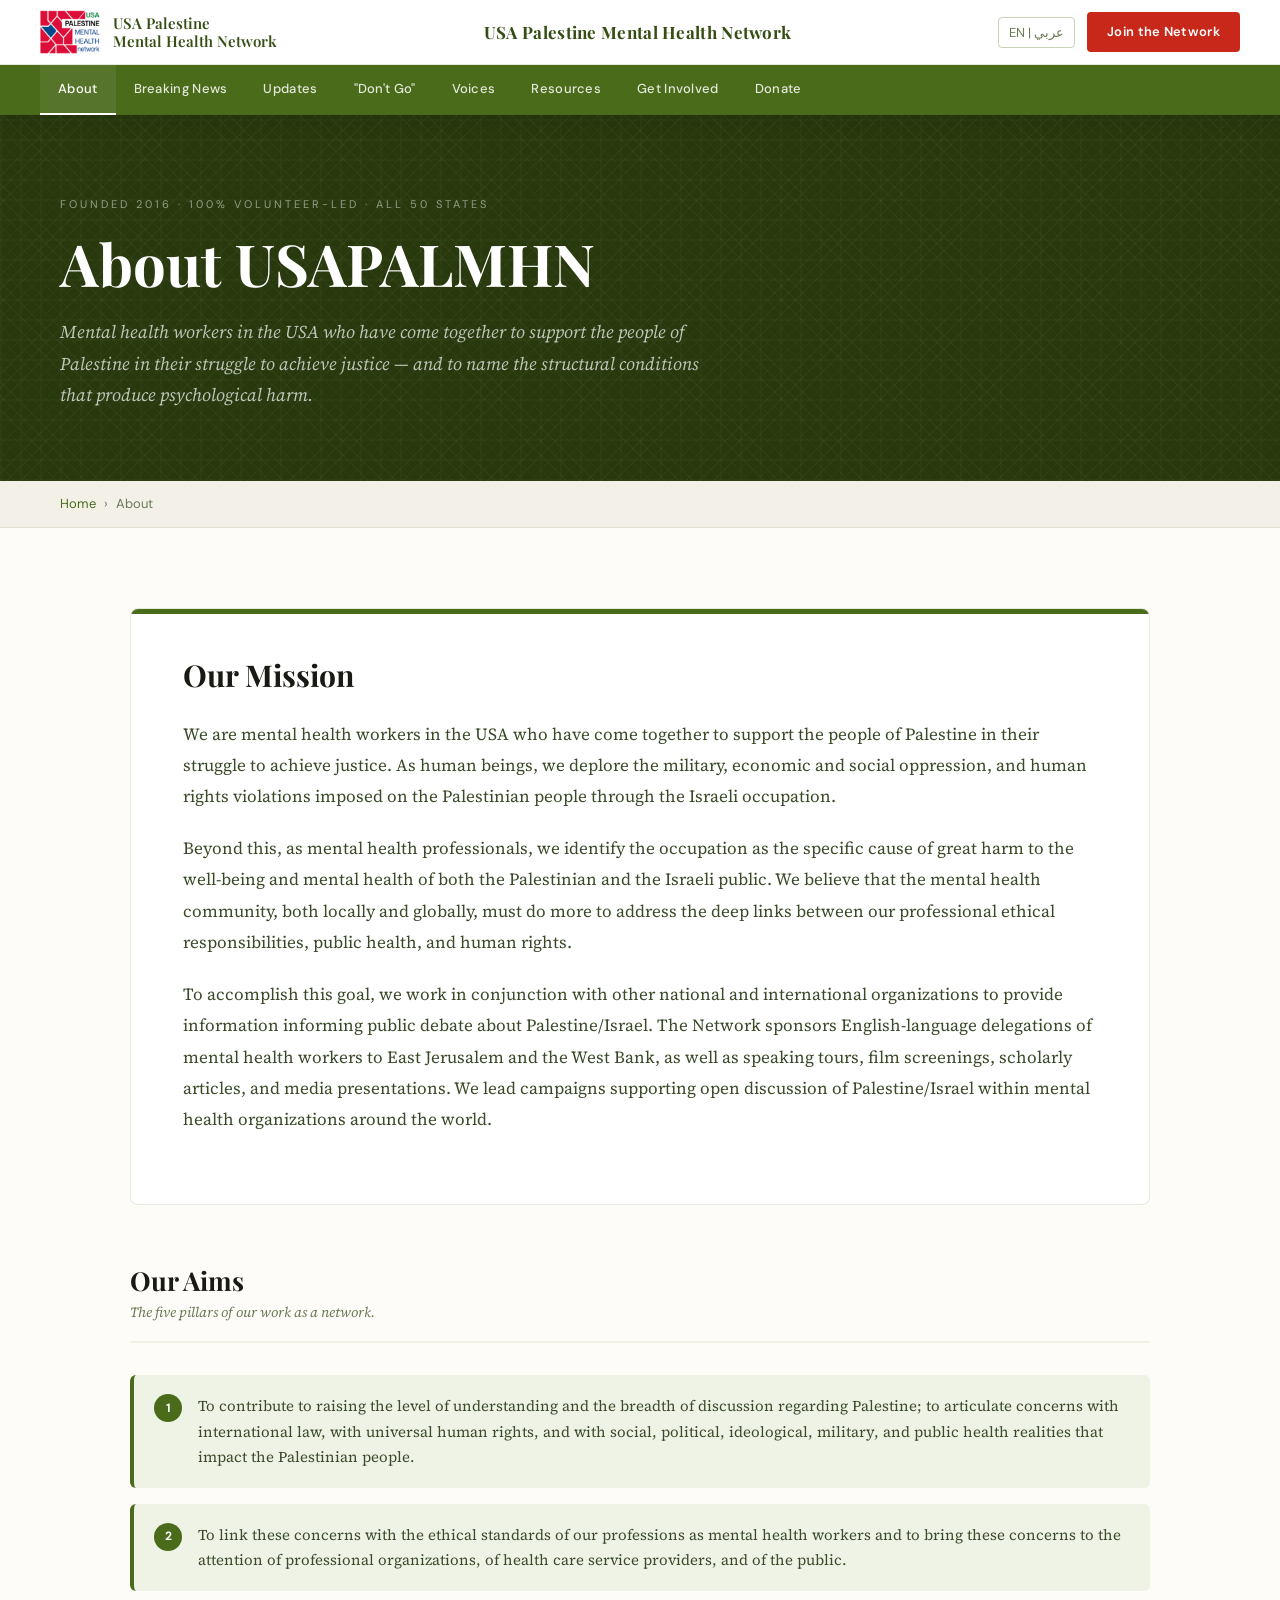
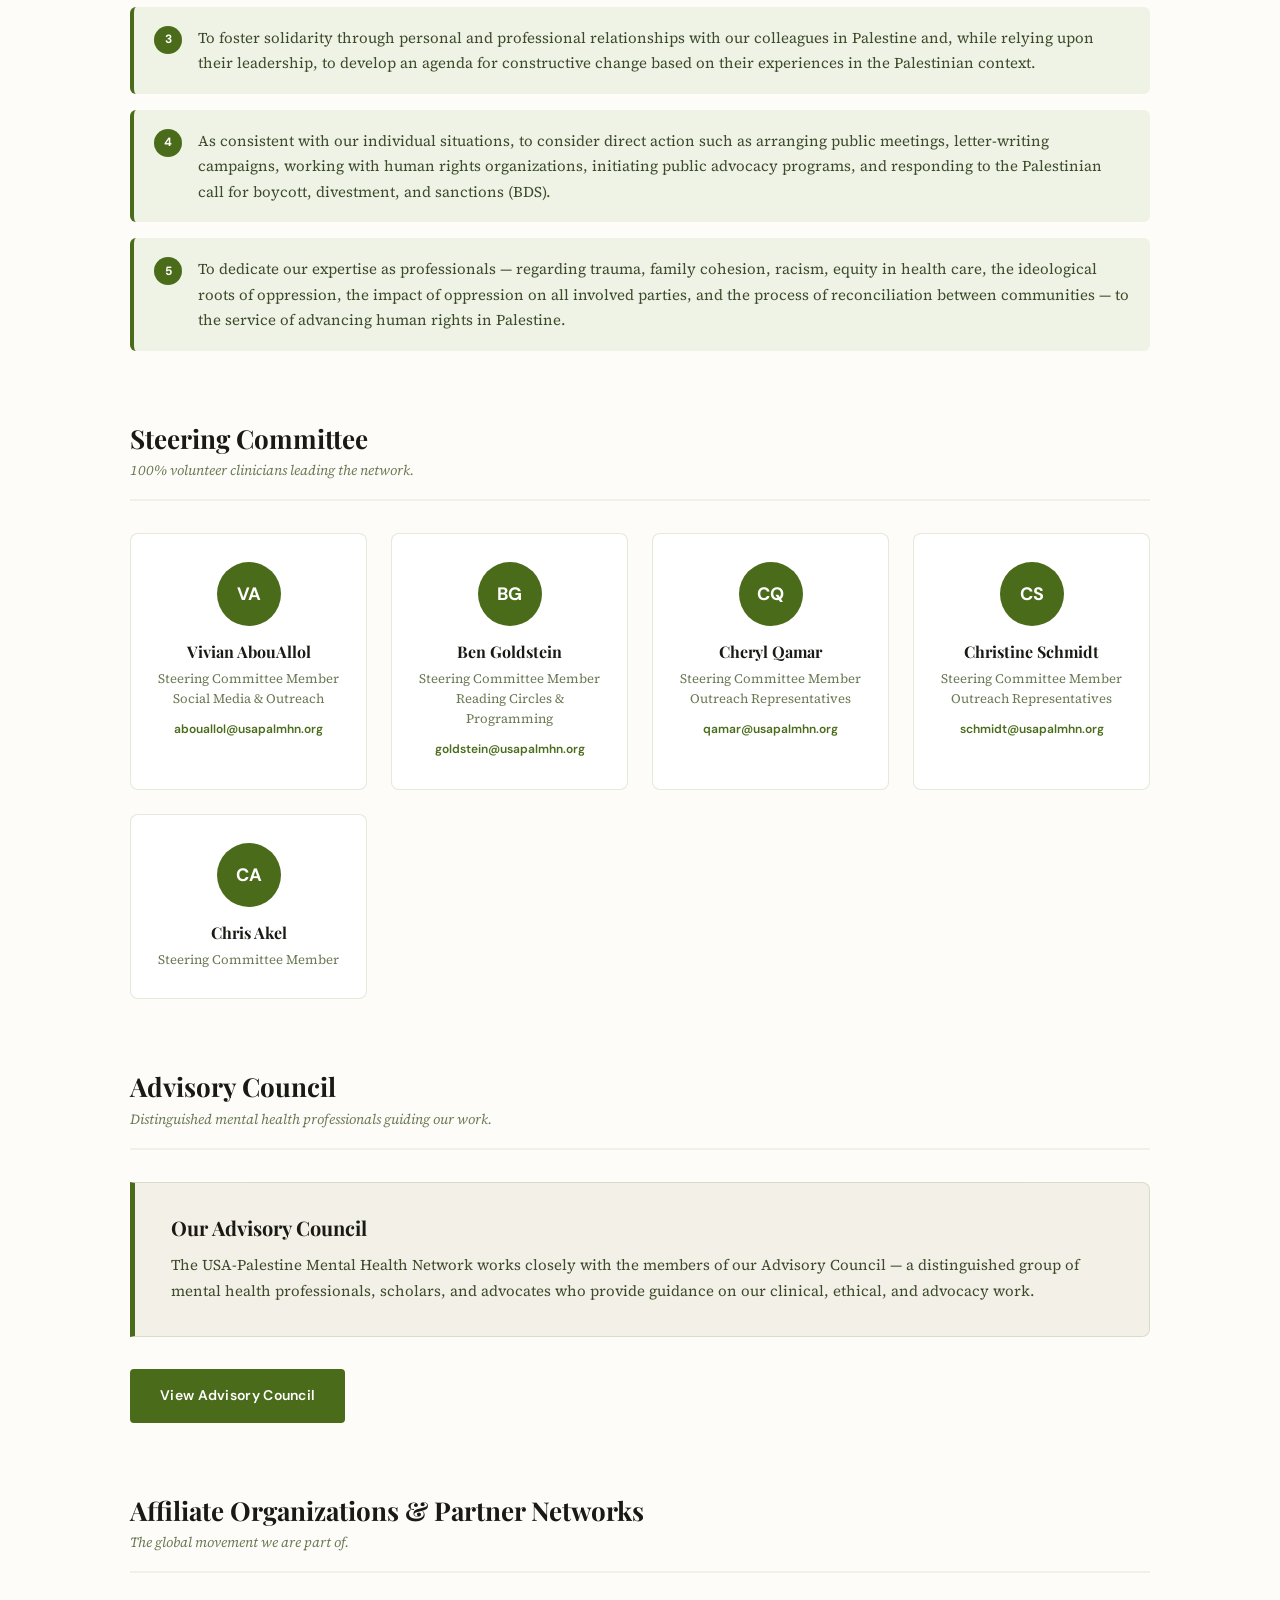
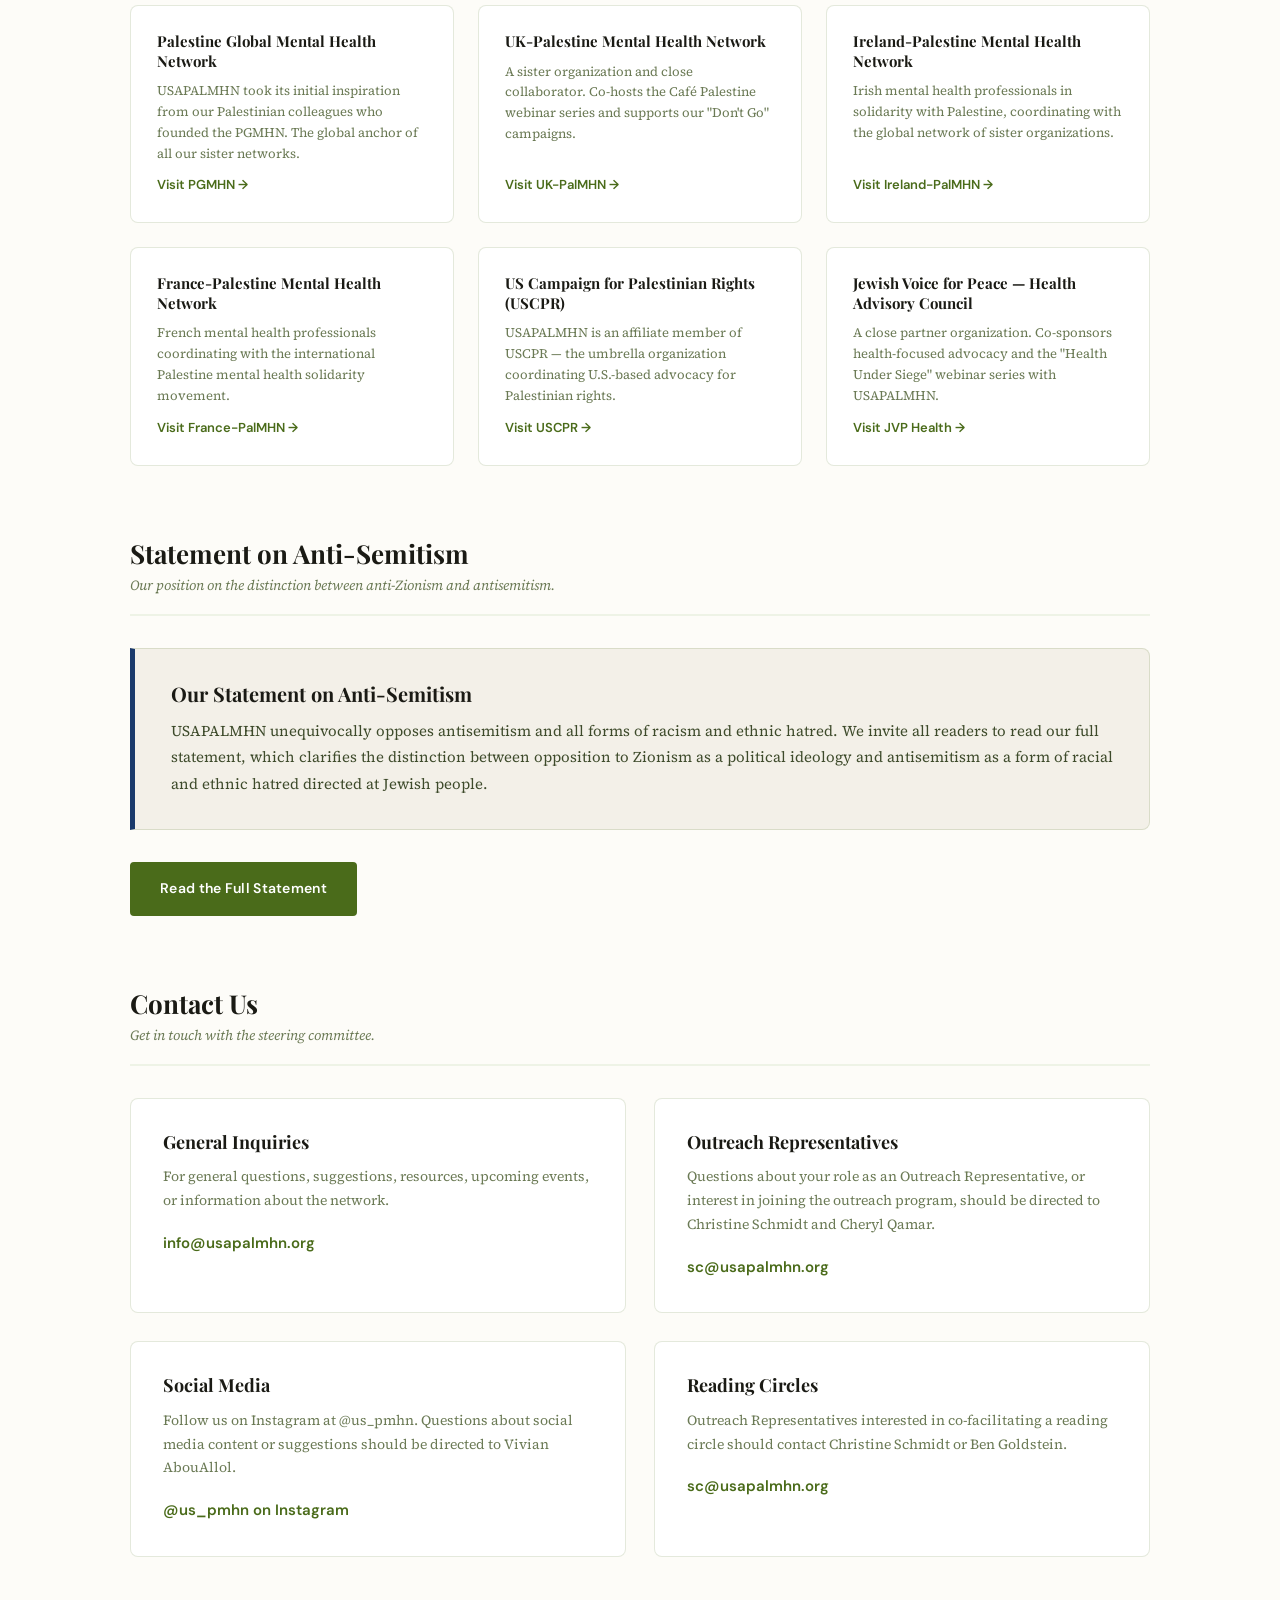
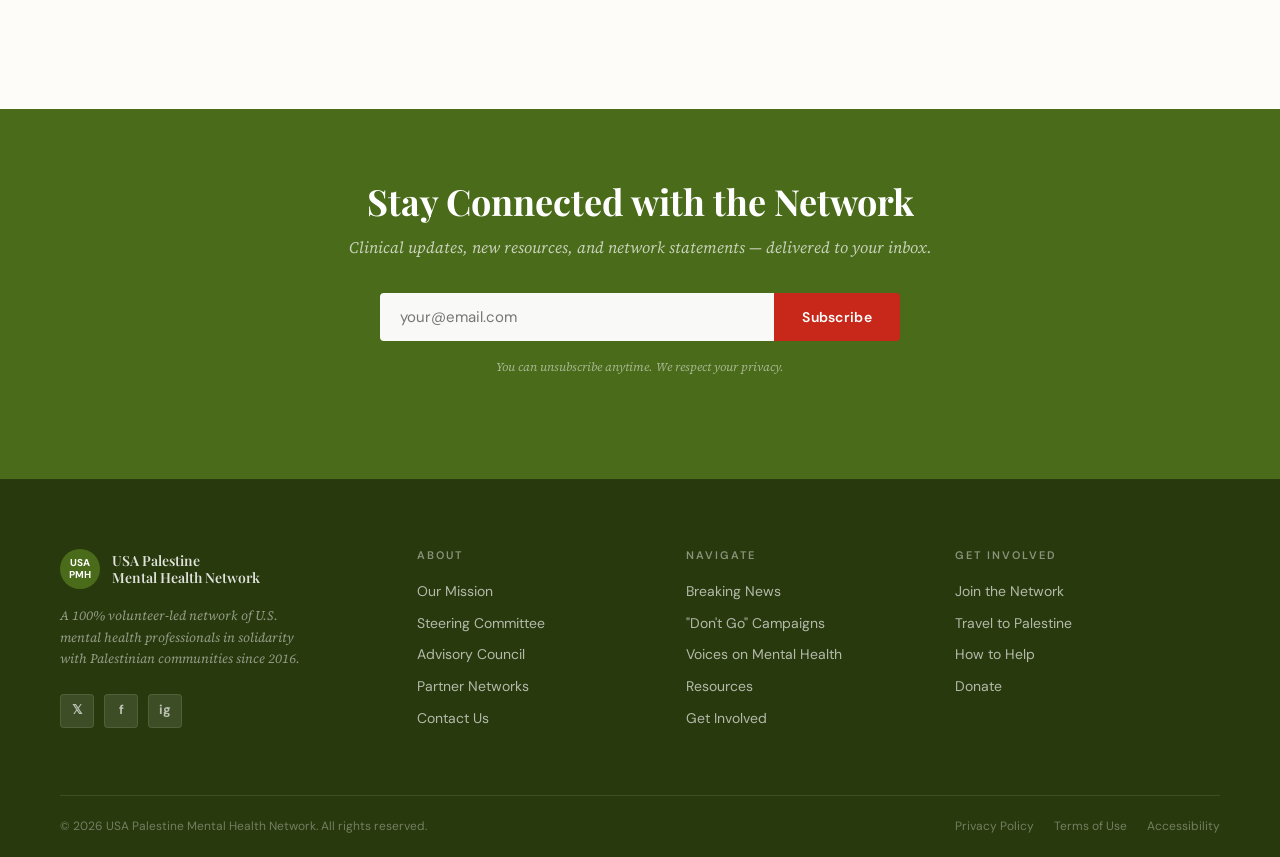
==== commit 4cacfd77: "Remove icons from various sections in HTML files for a cleaner layout" ====
--- a/about.html
+++ b/about.html
@@ -233,7 +233,6 @@
     </div>
 
     <div class="about-section-header">
-      <div class="ash-icon ashi-green">🎯</div>
       <div>
         <h2>Our Aims</h2>
         <p>The five pillars of our work as a network.</p>
@@ -266,7 +265,6 @@
   <!-- STEERING COMMITTEE -->
   <section id="steering-committee" class="about-section">
     <div class="about-section-header">
-      <div class="ash-icon ashi-green">👥</div>
       <div>
         <h2>Steering Committee</h2>
         <p>100% volunteer clinicians leading the network.</p>
@@ -308,7 +306,6 @@
   <!-- ADVISORY COUNCIL -->
   <section id="advisory-council" class="about-section">
     <div class="about-section-header">
-      <div class="ash-icon ashi-blue">🎓</div>
       <div>
         <h2>Advisory Council</h2>
         <p>Distinguished mental health professionals guiding our work.</p>
@@ -324,7 +321,6 @@
   <!-- AFFILIATES & PARTNER NETWORKS -->
   <section id="affiliates" class="about-section">
     <div class="about-section-header">
-      <div class="ash-icon ashi-blue">🌐</div>
       <div>
         <h2>Affiliate Organizations & Partner Networks</h2>
         <p>The global movement we are part of.</p>
@@ -332,37 +328,31 @@
     </div>
     <div class="affiliates-grid">
       <div class="affiliate-card">
-        <div class="affiliate-flag">🇵🇸</div>
         <h3>Palestine Global Mental Health Network</h3>
         <p>USAPALMHN took its initial inspiration from our Palestinian colleagues who founded the PGMHN. The global anchor of all our sister networks.</p>
         <a href="https://www.pgmhn.org/" target="_blank">Visit PGMHN →</a>
       </div>
       <div class="affiliate-card">
-        <div class="affiliate-flag">🇬🇧</div>
         <h3>UK-Palestine Mental Health Network</h3>
         <p>A sister organization and close collaborator. Co-hosts the Café Palestine webinar series and supports our "Don't Go" campaigns.</p>
         <a href="https://ukpalmhn.com/" target="_blank">Visit UK-PalMHN →</a>
       </div>
       <div class="affiliate-card">
-        <div class="affiliate-flag">🇮🇪</div>
         <h3>Ireland-Palestine Mental Health Network</h3>
         <p>Irish mental health professionals in solidarity with Palestine, coordinating with the global network of sister organizations.</p>
         <a href="https://ipmhn.com/" target="_blank">Visit Ireland-PalMHN →</a>
       </div>
       <div class="affiliate-card">
-        <div class="affiliate-flag">🇫🇷</div>
         <h3>France-Palestine Mental Health Network</h3>
         <p>French mental health professionals coordinating with the international Palestine mental health solidarity movement.</p>
         <a href="https://www.facebook.com/frpalmhn/" target="_blank">Visit France-PalMHN →</a>
       </div>
       <div class="affiliate-card">
-        <div class="affiliate-flag">🇺🇸</div>
         <h3>US Campaign for Palestinian Rights (USCPR)</h3>
         <p>USAPALMHN is an affiliate member of USCPR — the umbrella organization coordinating U.S.-based advocacy for Palestinian rights.</p>
         <a href="https://uscpr.org/" target="_blank">Visit USCPR →</a>
       </div>
       <div class="affiliate-card">
-        <div class="affiliate-flag">✡️</div>
         <h3>Jewish Voice for Peace — Health Advisory Council</h3>
         <p>A close partner organization. Co-sponsors health-focused advocacy and the "Health Under Siege" webinar series with USAPALMHN.</p>
         <a href="https://jewishvoiceforpeace.org/stories/health-advisory-council/" target="_blank">Visit JVP Health →</a>
@@ -373,7 +363,6 @@
   <!-- ANTI-SEMITISM STATEMENT -->
   <section id="antisemitism" class="about-section">
     <div class="about-section-header">
-      <div class="ash-icon ashi-cream">📜</div>
       <div>
         <h2>Statement on Anti-Semitism</h2>
         <p>Our position on the distinction between anti-Zionism and antisemitism.</p>
@@ -389,7 +378,6 @@
   <!-- CONTACT -->
   <section id="contact" class="about-section">
     <div class="about-section-header">
-      <div class="ash-icon ashi-green">✉️</div>
       <div>
         <h2>Contact Us</h2>
         <p>Get in touch with the steering committee.</p>
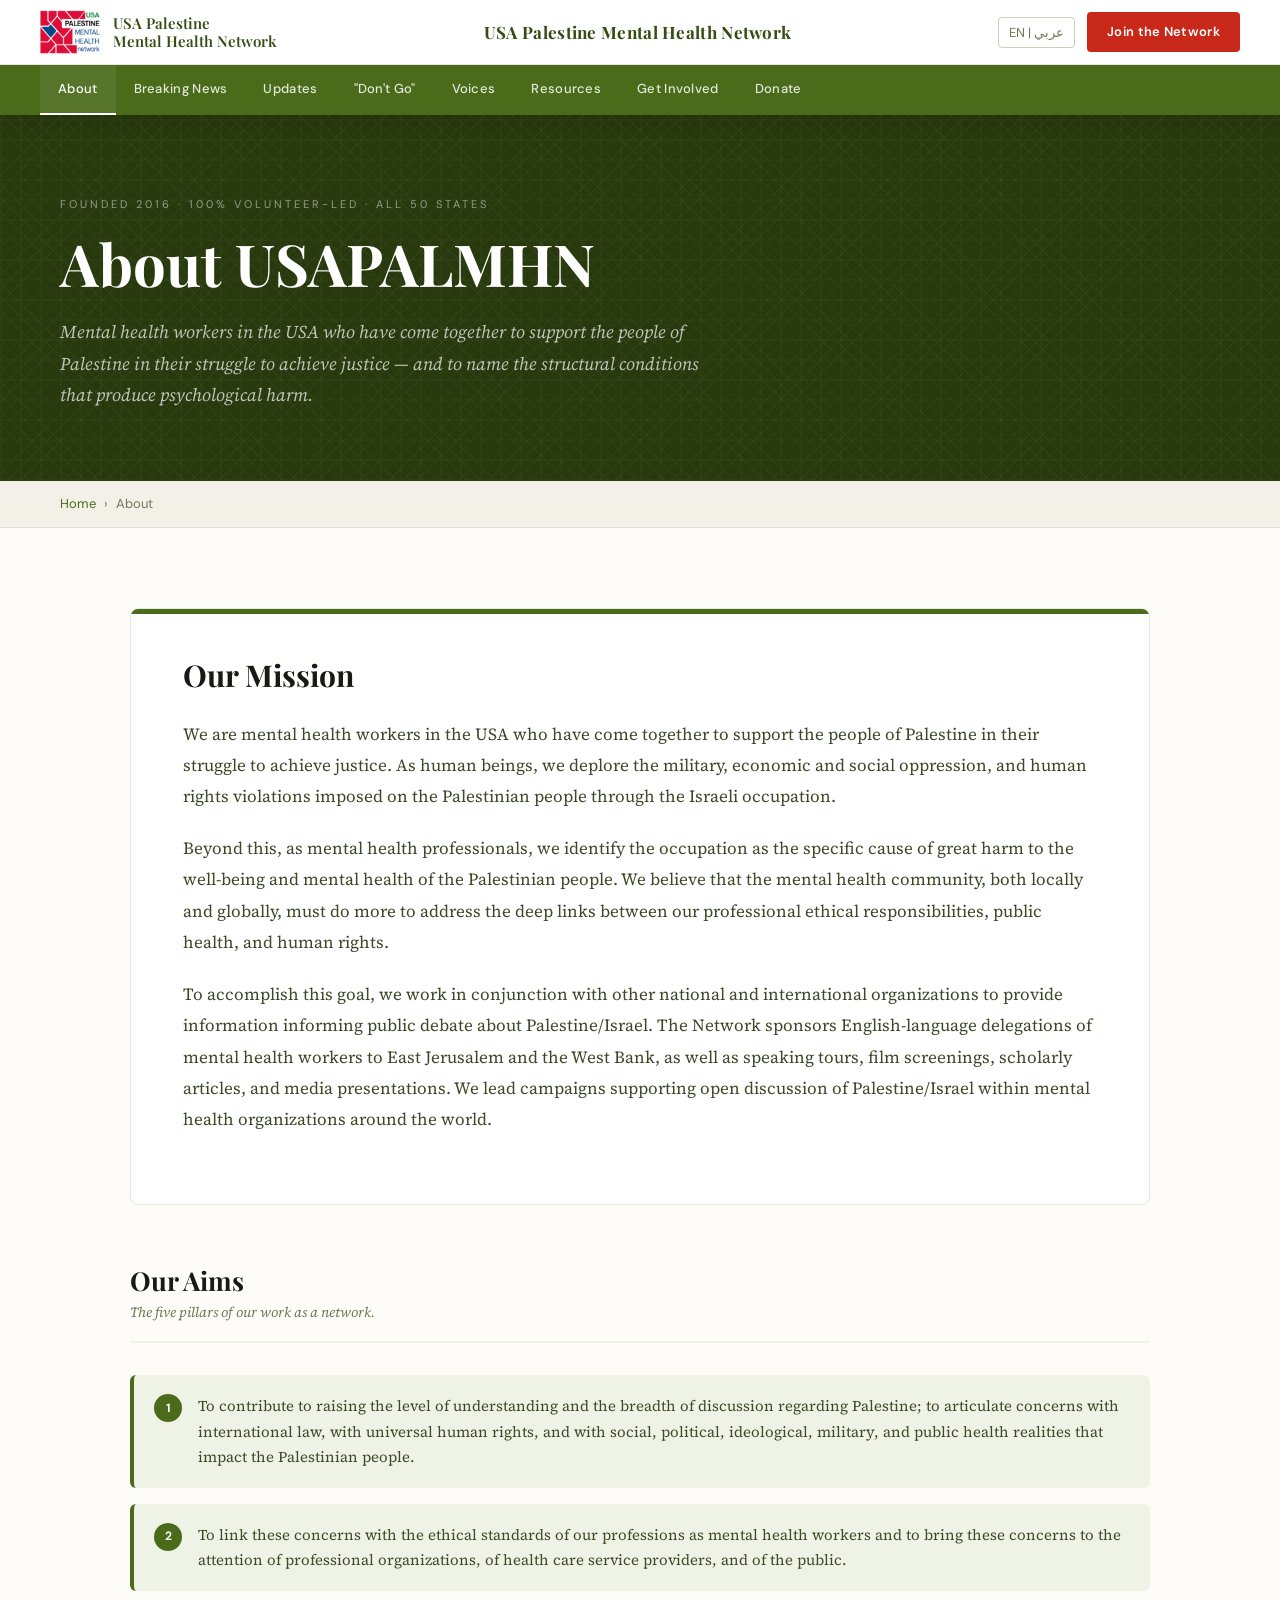
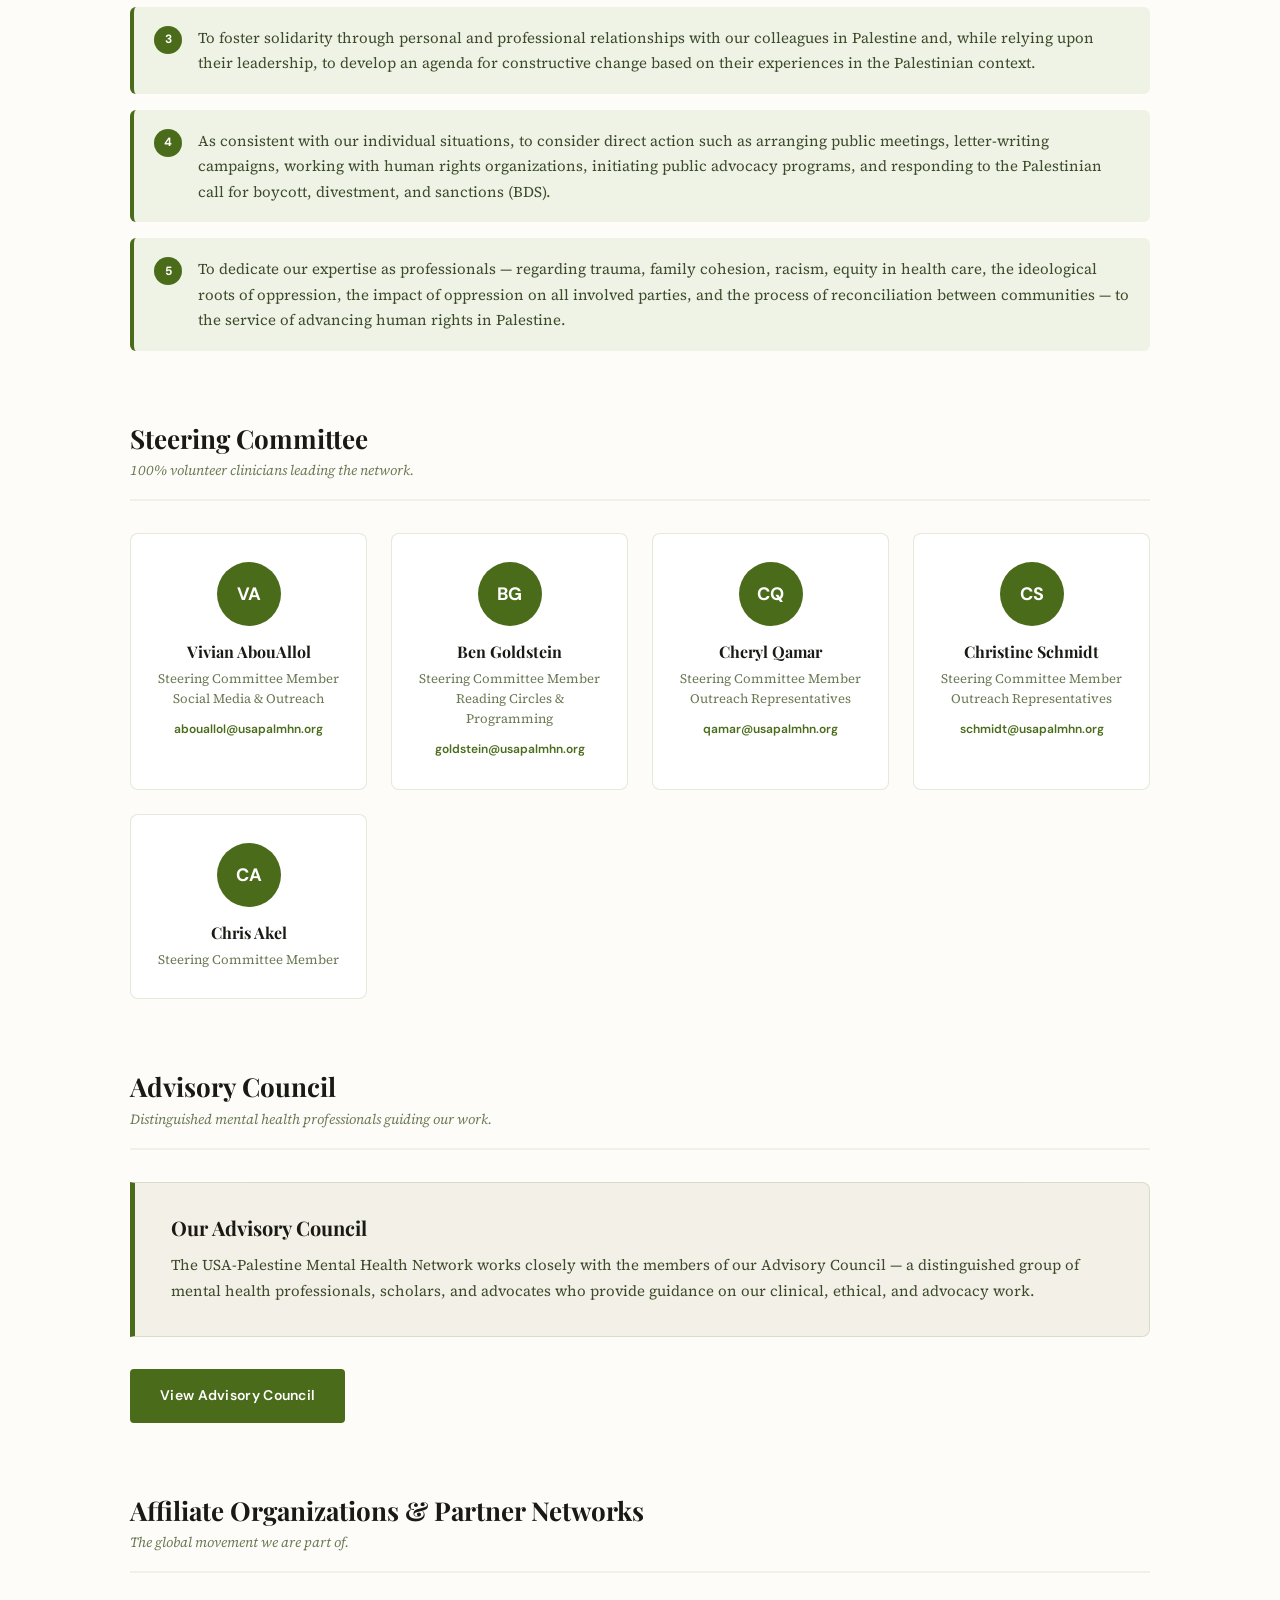
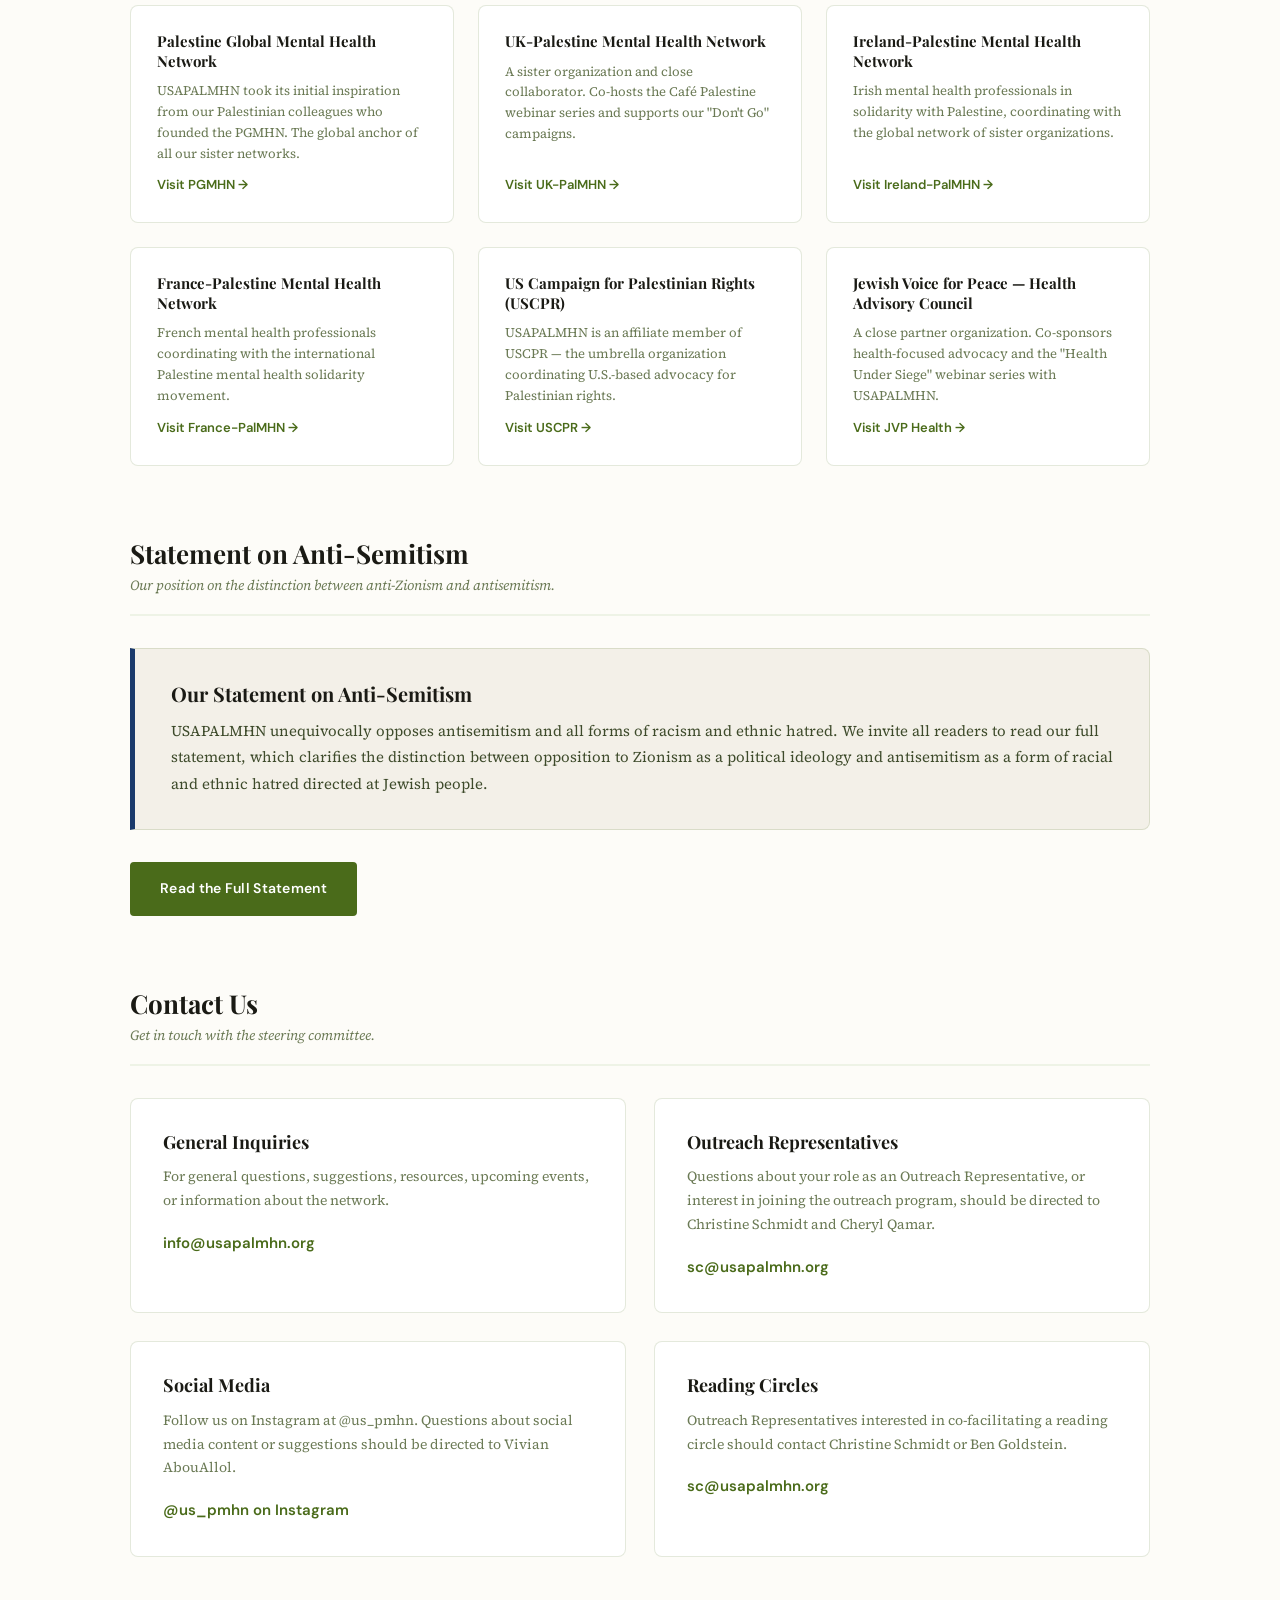
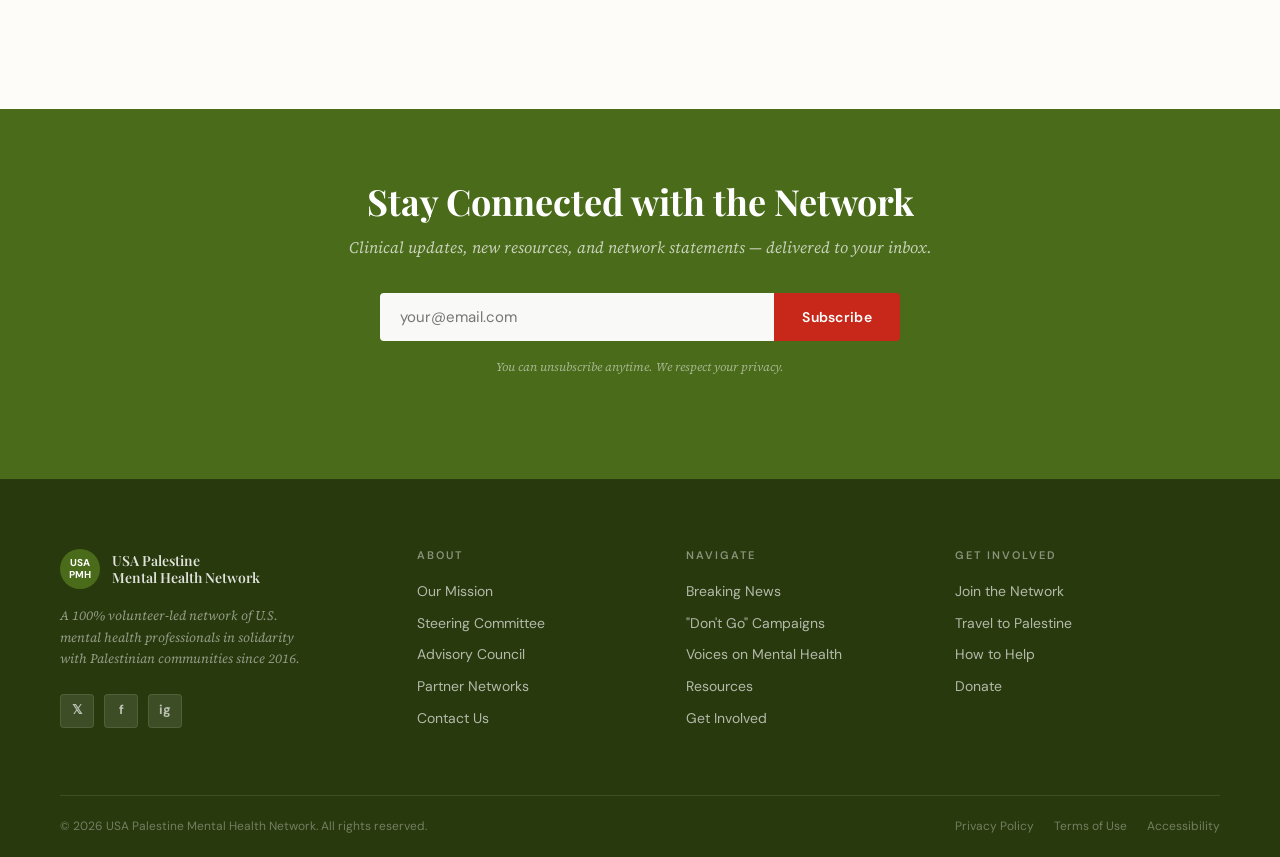
==== commit eb710f4e: "Updated css, navigation, and links" ====
--- a/about.html
+++ b/about.html
@@ -2,6 +2,7 @@
 <html lang="en" dir="ltr">
 <head>
 <meta charset="UTF-8">
+<link rel="icon" type="image/png" href="assets/logo.png">
 <meta name="viewport" content="width=device-width, initial-scale=1.0">
 <title>About — USA Palestine Mental Health Network</title>
 <link rel="preconnect" href="https://fonts.googleapis.com">
@@ -191,7 +192,7 @@
       <li><a href="voices.html">Voices</a></li>
       <li><a href="resources.html">Resources</a></li>
       <li><a href="get-involved.html">Get Involved</a></li>
-      <li><a href="get-involved.html#donate">Donate</a></li>
+      <li><a href="donate.html">Donate</a></li>
     </ul>
   </nav>
   <div class="mobile-menu" id="mobileMenu">
@@ -202,7 +203,7 @@
     <a href="voices.html" onclick="toggleMenu()">Voices on Mental Health</a>
     <a href="resources.html" onclick="toggleMenu()">Resources</a>
     <a href="get-involved.html" onclick="toggleMenu()">Get Involved</a>
-    <a href="get-involved.html#donate" onclick="toggleMenu()">Donate</a>
+    <a href="donate.html" onclick="toggleMenu()">Donate</a>
   </div>
 </div>
 
@@ -228,7 +229,7 @@
     <div class="mission-block">
       <h2>Our Mission</h2>
       <p>We are mental health workers in the USA who have come together to support the people of Palestine in their struggle to achieve justice. As human beings, we deplore the military, economic and social oppression, and human rights violations imposed on the Palestinian people through the Israeli occupation.</p>
-      <p>Beyond this, as mental health professionals, we identify the occupation as the specific cause of great harm to the well-being and mental health of both the Palestinian and the Israeli public. We believe that the mental health community, both locally and globally, must do more to address the deep links between our professional ethical responsibilities, public health, and human rights.</p>
+      <p>Beyond this, as mental health professionals, we identify the occupation as the specific cause of great harm to the well-being and mental health of the Palestinian people. We believe that the mental health community, both locally and globally, must do more to address the deep links between our professional ethical responsibilities, public health, and human rights.</p>
       <p>To accomplish this goal, we work in conjunction with other national and international organizations to provide information informing public debate about Palestine/Israel. The Network sponsors English-language delegations of mental health workers to East Jerusalem and the West Bank, as well as speaking tours, film screenings, scholarly articles, and media presentations. We lead campaigns supporting open discussion of Palestine/Israel within mental health organizations around the world.</p>
     </div>
 
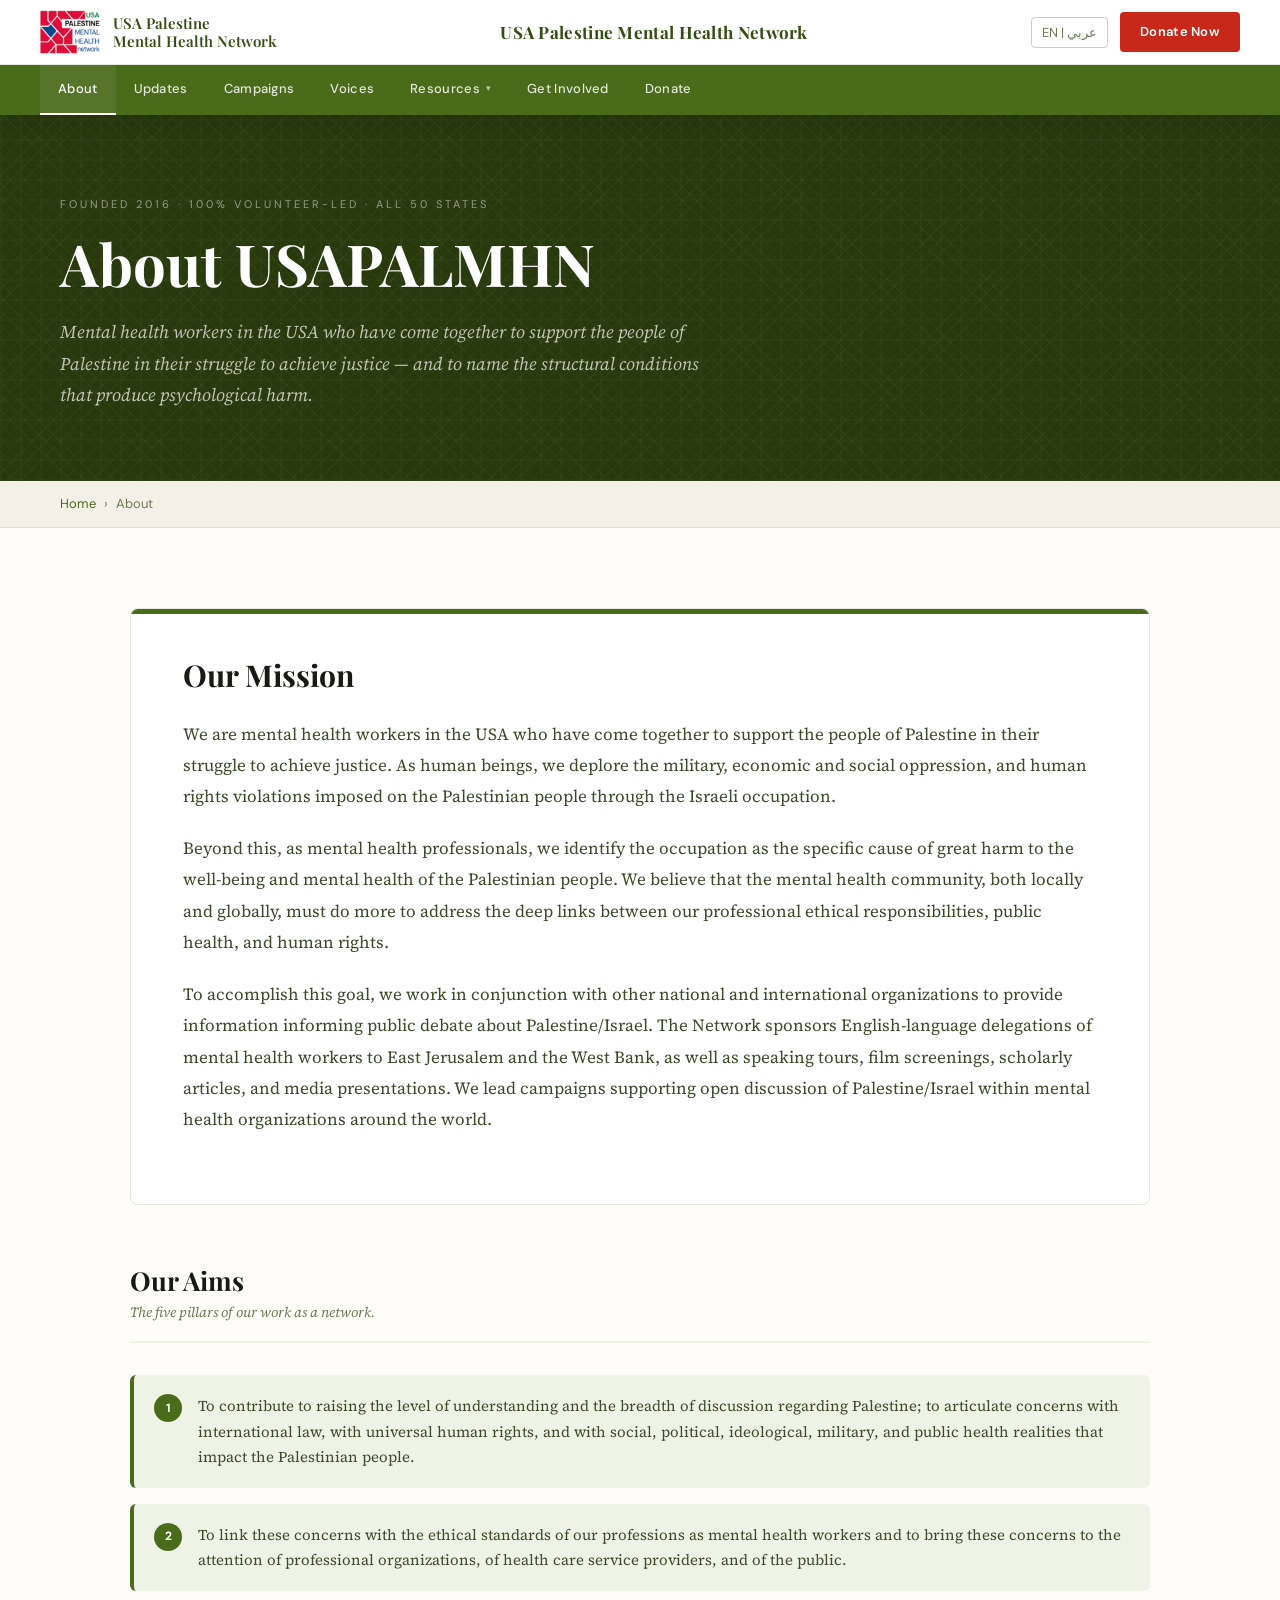
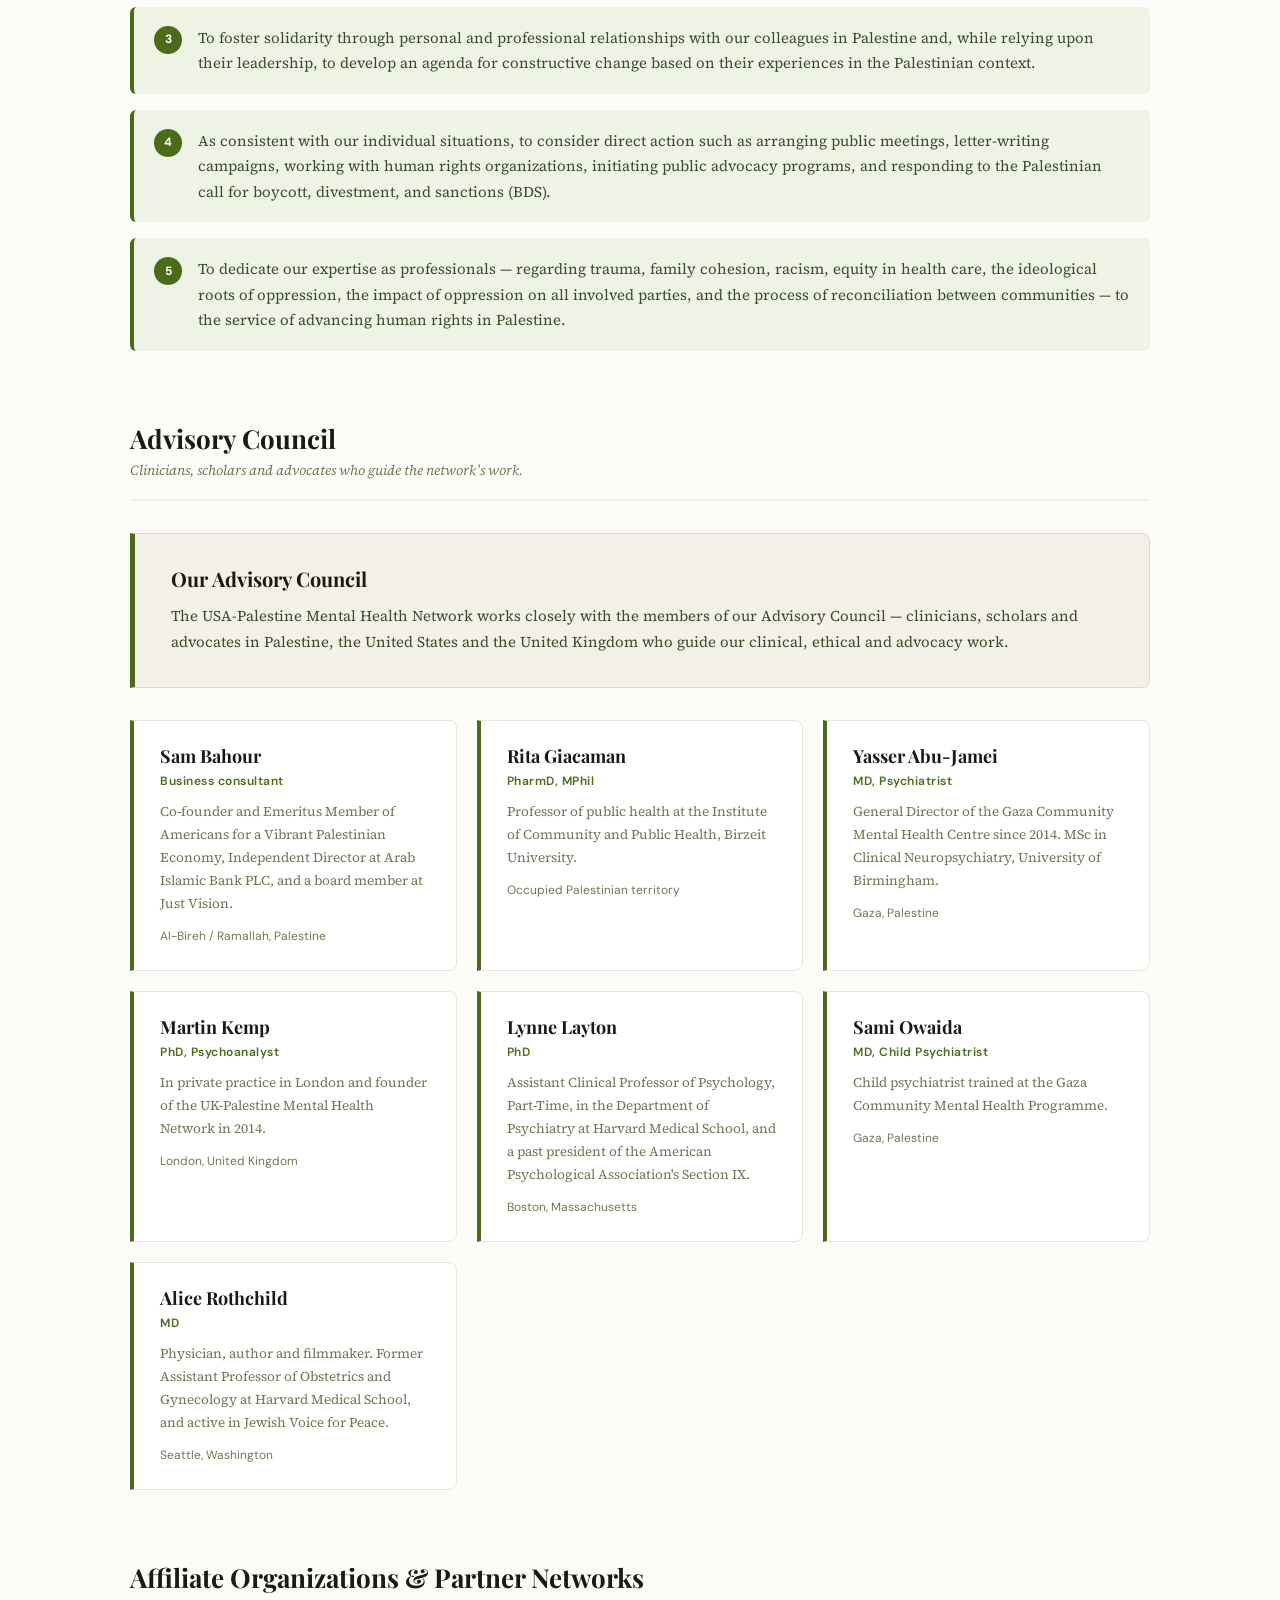
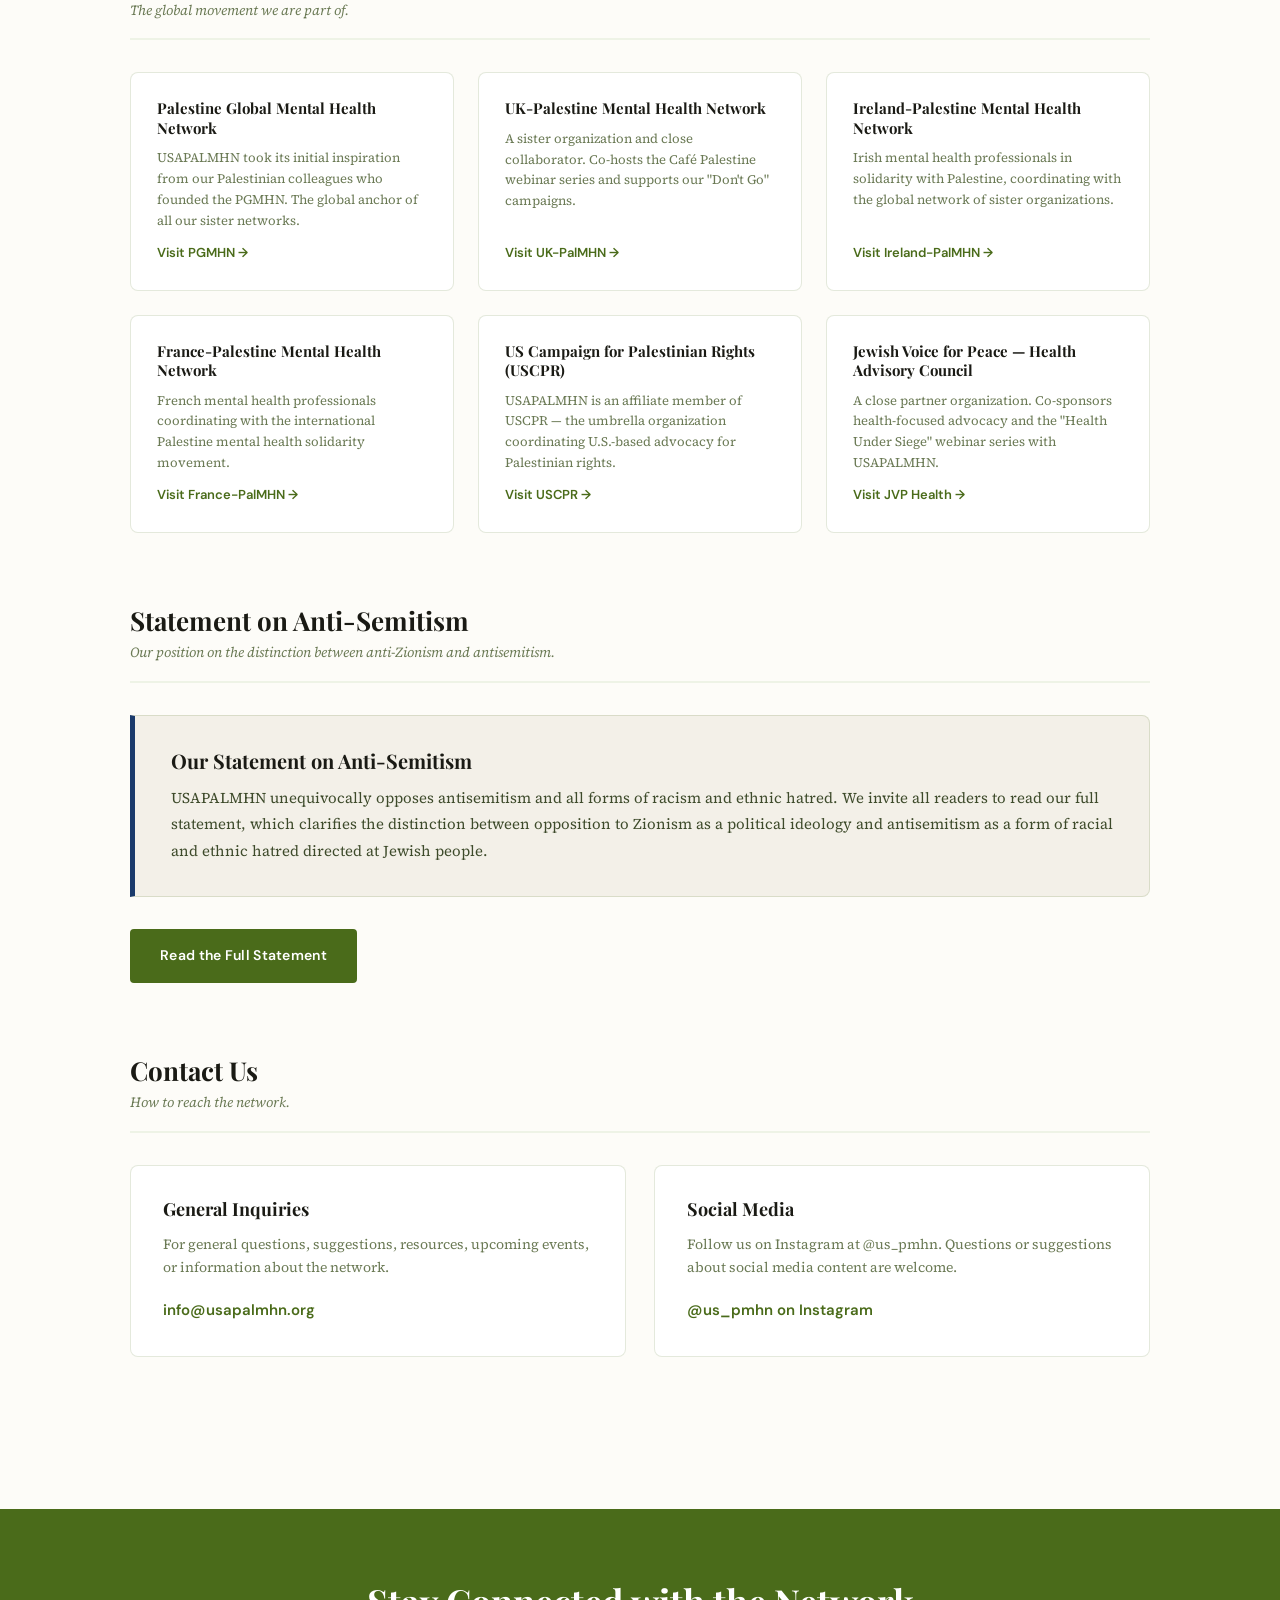
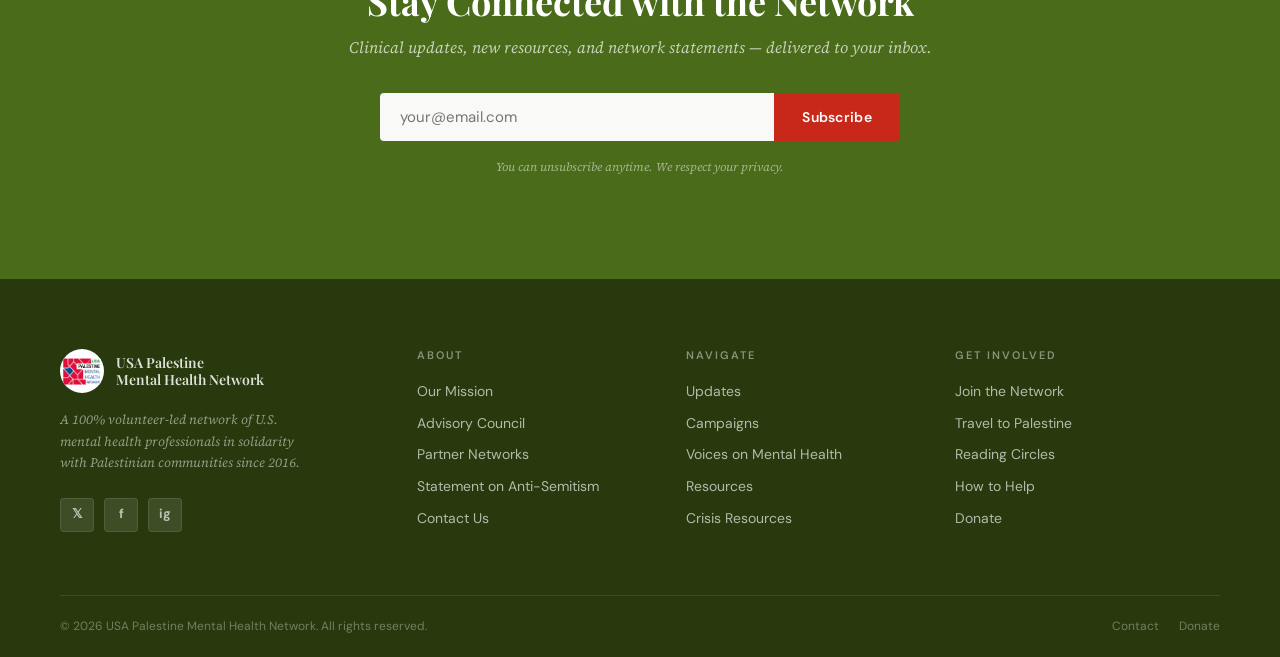
==== commit 257f495e: "redesigned structure of the website, removed outdated sections, removed breaking news page, added mo" ====
--- a/about.html
+++ b/about.html
@@ -9,203 +9,11 @@
 <link rel="preconnect" href="https://fonts.gstatic.com" crossorigin>
 <link href="https://fonts.googleapis.com/css2?family=Playfair+Display:ital,wght@0,400;0,600;0,700;1,400;1,600&family=Source+Serif+4:ital,opsz,wght@0,8..60,300;0,8..60,400;0,8..60,600;1,8..60,300;1,8..60,400&family=DM+Sans:ital,opsz,wght@0,9..40,300;0,9..40,400;0,9..40,500;0,9..40,600;1,9..40,300;1,9..40,400&display=swap" rel="stylesheet">
 <link rel="stylesheet" href="css/shared.css">
-<style>
-  .about-page { max-width: 1140px; margin: 0 auto; padding: 80px 60px; }
-
-  /* Mission section */
-  .mission-block {
-    background: white;
-    border: 1px solid rgba(74,107,26,0.14);
-    border-radius: 8px;
-    padding: 48px 52px;
-    margin-bottom: 60px;
-    position: relative;
-    overflow: hidden;
-  }
-  .mission-block::before {
-    content: '';
-    position: absolute;
-    top: 0; left: 0; right: 0;
-    height: 5px;
-    background: var(--olive);
-  }
-  .mission-block h2 {
-    font-family: 'Playfair Display', serif;
-    font-size: 30px;
-    font-weight: 700;
-    color: var(--text-dark);
-    margin-bottom: 24px;
-  }
-  .mission-block p {
-    font-family: 'Source Serif 4', serif;
-    font-size: 17px;
-    color: #3a4a28;
-    line-height: 1.85;
-    margin-bottom: 20px;
-  }
-
-  /* Aims list */
-  .aims-list { list-style: none; display: flex; flex-direction: column; gap: 16px; margin-top: 32px; }
-  .aims-list li {
-    display: flex;
-    gap: 16px;
-    align-items: flex-start;
-    padding: 18px 20px;
-    background: var(--olive-light);
-    border-radius: 6px;
-    border-left: 4px solid var(--olive);
-  }
-  .aims-num {
-    width: 28px; height: 28px; border-radius: 50%;
-    background: var(--olive); color: white;
-    display: flex; align-items: center; justify-content: center;
-    font-size: 12px; font-weight: 700; flex-shrink: 0; margin-top: 1px;
-  }
-  .aims-list li p { font-size: 15px; color: var(--text-mid); line-height: 1.7; margin: 0; font-family: 'Source Serif 4', serif; }
-
-  /* Section headers */
-  .about-section { margin-bottom: 72px; }
-  .about-section-header {
-    display: flex; align-items: center; gap: 16px;
-    padding-bottom: 16px;
-    border-bottom: 2px solid var(--olive-light);
-    margin-bottom: 32px;
-  }
-  .ash-icon {
-    width: 48px; height: 48px; border-radius: 8px;
-    display: flex; align-items: center; justify-content: center;
-    font-size: 22px; flex-shrink: 0;
-  }
-  .ashi-green { background: var(--olive-light); }
-  .ashi-blue { background: rgba(26,58,107,0.1); }
-  .ashi-red { background: rgba(200,40,26,0.08); }
-  .ashi-cream { background: var(--cream-dark); }
-  .about-section-header h2 {
-    font-family: 'Playfair Display', serif;
-    font-size: 26px; font-weight: 700; color: var(--text-dark);
-  }
-  .about-section-header p {
-    font-size: 14px; color: var(--text-muted);
-    font-family: 'Source Serif 4', serif; font-style: italic; margin-top: 4px;
-  }
-
-  /* Steering committee cards */
-  .sc-grid { display: grid; grid-template-columns: repeat(4, 1fr); gap: 24px; }
-  .sc-card {
-    background: white;
-    border: 1px solid rgba(74,107,26,0.15);
-    border-radius: 8px;
-    padding: 28px 22px;
-    text-align: center;
-    transition: all 0.3s;
-  }
-  .sc-card:hover { transform: translateY(-5px); box-shadow: 0 12px 32px rgba(0,0,0,0.09); }
-  .sc-avatar {
-    width: 64px; height: 64px; border-radius: 50%;
-    background: var(--olive);
-    display: flex; align-items: center; justify-content: center;
-    font-size: 18px; font-weight: 700; color: white;
-    margin: 0 auto 16px; font-family: 'DM Sans', sans-serif;
-  }
-  .sc-card h3 { font-size: 16px; font-weight: 700; color: var(--text-dark); margin-bottom: 6px; line-height: 1.3; }
-  .sc-card p { font-size: 13px; color: var(--text-muted); line-height: 1.55; font-family: 'Source Serif 4', serif; }
-  .sc-card a { font-size: 12px; color: var(--olive); font-weight: 600; text-decoration: none; display: inline-block; margin-top: 10px; }
-
-  /* Affiliates grid */
-  .affiliates-grid { display: grid; grid-template-columns: repeat(3, 1fr); gap: 24px; }
-  .affiliate-card {
-    background: white;
-    border: 1px solid rgba(74,107,26,0.15);
-    border-radius: 8px;
-    padding: 26px;
-    display: flex; flex-direction: column; gap: 10px;
-    transition: all 0.3s;
-  }
-  .affiliate-card:hover { transform: translateY(-4px); box-shadow: 0 10px 28px rgba(0,0,0,0.08); }
-  .affiliate-flag { font-size: 28px; }
-  .affiliate-card h3 { font-size: 15px; font-weight: 700; color: var(--text-dark); line-height: 1.3; }
-  .affiliate-card p { font-size: 13px; color: var(--text-muted); line-height: 1.6; font-family: 'Source Serif 4', serif; }
-  .affiliate-card a { font-size: 13px; color: var(--olive); font-weight: 600; text-decoration: none; margin-top: auto; }
-  .affiliate-card a:hover { text-decoration: underline; }
-
-  /* Anti-semitism statement block */
-  .statement-block {
-    background: var(--cream-dark);
-    border: 1px solid rgba(74,107,26,0.15);
-    border-left: 5px solid var(--navy);
-    border-radius: 0 8px 8px 0;
-    padding: 32px 36px;
-    margin-bottom: 32px;
-  }
-  .statement-block h3 { font-family: 'Playfair Display', serif; font-size: 20px; color: var(--text-dark); margin-bottom: 12px; }
-  .statement-block p { font-size: 15px; color: var(--text-mid); line-height: 1.75; font-family: 'Source Serif 4', serif; }
-
-  /* Contact section */
-  .contact-grid { display: grid; grid-template-columns: 1fr 1fr; gap: 28px; }
-  .contact-card {
-    background: white;
-    border: 1px solid rgba(74,107,26,0.15);
-    border-radius: 8px;
-    padding: 32px;
-  }
-  .contact-card h3 { font-size: 18px; font-weight: 700; color: var(--text-dark); margin-bottom: 12px; }
-  .contact-card p { font-size: 14px; color: var(--text-muted); line-height: 1.7; margin-bottom: 16px; font-family: 'Source Serif 4', serif; }
-  .contact-card a.email { font-size: 15px; color: var(--olive); font-weight: 600; text-decoration: none; }
-
-  @media (max-width: 1024px) {
-    .sc-grid { grid-template-columns: repeat(2, 1fr); }
-    .affiliates-grid { grid-template-columns: repeat(2, 1fr); }
-  }
-  @media (max-width: 768px) {
-    .about-page { padding: 48px 24px; }
-    .mission-block { padding: 32px 24px; }
-    .sc-grid { grid-template-columns: repeat(2, 1fr); }
-    .affiliates-grid { grid-template-columns: 1fr; }
-    .contact-grid { grid-template-columns: 1fr; }
-  }
-</style>
+<link rel="stylesheet" href="css/pages/about.css">
 </head>
-<body>
-
-<!-- NAV -->
-<div class="nav-wrapper">
-  <nav class="nav-top">
-    <a href="index.html" class="nav-logo">
-      <img src="assets/logo.png" alt="USA Palestine Mental Health Network Logo">
-      <span class="nav-logo-text">USA Palestine<br>Mental Health Network</span>
-    </a>
-    <div class="nav-org-name">USA Palestine Mental Health Network</div>
-    <div class="nav-top-right">
-      <button class="lang-toggle" onclick="toggleLang()">EN | عربي</button>
-      <a href="get-involved.html#join" class="btn-join">Join the Network</a>
-      <button class="hamburger" onclick="toggleMenu()" aria-label="Menu">
-        <span></span><span></span><span></span>
-      </button>
-    </div>
-  </nav>
-  <nav class="nav-bottom">
-    <ul class="nav-links">
-      <li><a href="about.html" class="active">About</a></li>
-      <li><a href="index.html#news">Breaking News</a></li>
-      <li><a href="index.html#updates">Updates</a></li>
-      <li><a href="campaigns.html">"Don't Go"</a></li>
-      <li><a href="voices.html">Voices</a></li>
-      <li><a href="resources.html">Resources</a></li>
-      <li><a href="get-involved.html">Get Involved</a></li>
-      <li><a href="donate.html">Donate</a></li>
-    </ul>
-  </nav>
-  <div class="mobile-menu" id="mobileMenu">
-    <a href="about.html" onclick="toggleMenu()">About</a>
-    <a href="index.html#news" onclick="toggleMenu()">Breaking News</a>
-    <a href="index.html#updates" onclick="toggleMenu()">Updates</a>
-    <a href="campaigns.html" onclick="toggleMenu()">"Don't Go" Campaigns</a>
-    <a href="voices.html" onclick="toggleMenu()">Voices on Mental Health</a>
-    <a href="resources.html" onclick="toggleMenu()">Resources</a>
-    <a href="get-involved.html" onclick="toggleMenu()">Get Involved</a>
-    <a href="donate.html" onclick="toggleMenu()">Donate</a>
-  </div>
-</div>
+<body data-page="about.html">
+
+<div data-site="nav"></div>
 
 <!-- PAGE HERO -->
 <div class="page-hero">
@@ -263,60 +71,63 @@
     </ul>
   </section>
 
-  <!-- STEERING COMMITTEE -->
-  <section id="steering-committee" class="about-section">
-    <div class="about-section-header">
-      <div>
-        <h2>Steering Committee</h2>
-        <p>100% volunteer clinicians leading the network.</p>
-      </div>
-    </div>
-    <div class="sc-grid">
-      <div class="sc-card">
-        <div class="sc-avatar">VA</div>
-        <h3>Vivian AbouAllol</h3>
-        <p>Steering Committee Member<br>Social Media & Outreach</p>
-        <a href="mailto:abouallol@usapalmhn.org">abouallol@usapalmhn.org</a>
-      </div>
-      <div class="sc-card">
-        <div class="sc-avatar">BG</div>
-        <h3>Ben Goldstein</h3>
-        <p>Steering Committee Member<br>Reading Circles & Programming</p>
-        <a href="mailto:goldstein@usapalmhn.org">goldstein@usapalmhn.org</a>
-      </div>
-      <div class="sc-card">
-        <div class="sc-avatar">CQ</div>
-        <h3>Cheryl Qamar</h3>
-        <p>Steering Committee Member<br>Outreach Representatives</p>
-        <a href="mailto:qamar@usapalmhn.org">qamar@usapalmhn.org</a>
-      </div>
-      <div class="sc-card">
-        <div class="sc-avatar">CS</div>
-        <h3>Christine Schmidt</h3>
-        <p>Steering Committee Member<br>Outreach Representatives</p>
-        <a href="mailto:schmidt@usapalmhn.org">schmidt@usapalmhn.org</a>
-      </div>
-      <div class="sc-card">
-        <div class="sc-avatar">CA</div>
-        <h3>Chris Akel</h3>
-        <p>Steering Committee Member</p>
-      </div>
-    </div>
-  </section>
-
   <!-- ADVISORY COUNCIL -->
   <section id="advisory-council" class="about-section">
     <div class="about-section-header">
       <div>
         <h2>Advisory Council</h2>
-        <p>Distinguished mental health professionals guiding our work.</p>
+        <p>Clinicians, scholars and advocates who guide the network’s work.</p>
       </div>
     </div>
     <div class="statement-block" style="border-left-color: var(--olive);">
       <h3>Our Advisory Council</h3>
-      <p>The USA-Palestine Mental Health Network works closely with the members of our Advisory Council — a distinguished group of mental health professionals, scholars, and advocates who provide guidance on our clinical, ethical, and advocacy work.</p>
-    </div>
-    <a href="https://usapalmhn.org/portfolio-item/advisory-council/" target="_blank" class="btn-olive">View Advisory Council</a>
+      <p>The USA-Palestine Mental Health Network works closely with the members of our Advisory Council — clinicians, scholars and advocates in Palestine, the United States and the United Kingdom who guide our clinical, ethical and advocacy work.</p>
+    </div>
+
+    <div class="council-grid">
+      <div class="council-card">
+        <h3>Sam Bahour</h3>
+        <div class="council-credentials">Business consultant</div>
+        <p>Co-founder and Emeritus Member of Americans for a Vibrant Palestinian Economy, Independent Director at Arab Islamic Bank PLC, and a board member at Just Vision.</p>
+        <span class="council-location">Al-Bireh / Ramallah, Palestine</span>
+      </div>
+      <div class="council-card">
+        <h3>Rita Giacaman</h3>
+        <div class="council-credentials">PharmD, MPhil</div>
+        <p>Professor of public health at the Institute of Community and Public Health, Birzeit University.</p>
+        <span class="council-location">Occupied Palestinian territory</span>
+      </div>
+      <div class="council-card">
+        <h3>Yasser Abu-Jamei</h3>
+        <div class="council-credentials">MD, Psychiatrist</div>
+        <p>General Director of the Gaza Community Mental Health Centre since 2014. MSc in Clinical Neuropsychiatry, University of Birmingham.</p>
+        <span class="council-location">Gaza, Palestine</span>
+      </div>
+      <div class="council-card">
+        <h3>Martin Kemp</h3>
+        <div class="council-credentials">PhD, Psychoanalyst</div>
+        <p>In private practice in London and founder of the UK-Palestine Mental Health Network in 2014.</p>
+        <span class="council-location">London, United Kingdom</span>
+      </div>
+      <div class="council-card">
+        <h3>Lynne Layton</h3>
+        <div class="council-credentials">PhD</div>
+        <p>Assistant Clinical Professor of Psychology, Part-Time, in the Department of Psychiatry at Harvard Medical School, and a past president of the American Psychological Association's Section IX.</p>
+        <span class="council-location">Boston, Massachusetts</span>
+      </div>
+      <div class="council-card">
+        <h3>Sami Owaida</h3>
+        <div class="council-credentials">MD, Child Psychiatrist</div>
+        <p>Child psychiatrist trained at the Gaza Community Mental Health Programme.</p>
+        <span class="council-location">Gaza, Palestine</span>
+      </div>
+      <div class="council-card">
+        <h3>Alice Rothchild</h3>
+        <div class="council-credentials">MD</div>
+        <p>Physician, author and filmmaker. Former Assistant Professor of Obstetrics and Gynecology at Harvard Medical School, and active in Jewish Voice for Peace.</p>
+        <span class="council-location">Seattle, Washington</span>
+      </div>
+    </div>
   </section>
 
   <!-- AFFILIATES & PARTNER NETWORKS -->
@@ -373,7 +184,7 @@
       <h3>Our Statement on Anti-Semitism</h3>
       <p>USAPALMHN unequivocally opposes antisemitism and all forms of racism and ethnic hatred. We invite all readers to read our full statement, which clarifies the distinction between opposition to Zionism as a political ideology and antisemitism as a form of racial and ethnic hatred directed at Jewish people.</p>
     </div>
-    <a href="https://usapalmhn.org/statement-on-anti-semitism/" target="_blank" class="btn-olive">Read the Full Statement</a>
+    <a href="statement-on-anti-semitism.html" class="btn-olive">Read the Full Statement</a>
   </section>
 
   <!-- CONTACT -->
@@ -381,7 +192,7 @@
     <div class="about-section-header">
       <div>
         <h2>Contact Us</h2>
-        <p>Get in touch with the steering committee.</p>
+        <p>How to reach the network.</p>
       </div>
     </div>
     <div class="contact-grid">
@@ -391,98 +202,18 @@
         <a href="mailto:info@usapalmhn.org" class="email">info@usapalmhn.org</a>
       </div>
       <div class="contact-card">
-        <h3>Outreach Representatives</h3>
-        <p>Questions about your role as an Outreach Representative, or interest in joining the outreach program, should be directed to Christine Schmidt and Cheryl Qamar.</p>
-        <a href="mailto:sc@usapalmhn.org" class="email">sc@usapalmhn.org</a>
-      </div>
-      <div class="contact-card">
         <h3>Social Media</h3>
-        <p>Follow us on Instagram at @us_pmhn. Questions about social media content or suggestions should be directed to Vivian AbouAllol.</p>
+        <p>Follow us on Instagram at @us_pmhn. Questions or suggestions about social media content are welcome.</p>
         <a href="https://www.instagram.com/us_pmhn/" target="_blank" class="email">@us_pmhn on Instagram</a>
       </div>
-      <div class="contact-card">
-        <h3>Reading Circles</h3>
-        <p>Outreach Representatives interested in co-facilitating a reading circle should contact Christine Schmidt or Ben Goldstein.</p>
-        <a href="mailto:sc@usapalmhn.org" class="email">sc@usapalmhn.org</a>
-      </div>
     </div>
   </section>
 
 </div>
 
-<!-- NEWSLETTER -->
-<section id="newsletter">
-  <h2>Stay Connected with the Network</h2>
-  <p>Clinical updates, new resources, and network statements — delivered to your inbox.</p>
-  <div class="newsletter-form">
-    <input type="email" placeholder="your@email.com" />
-    <button type="button">Subscribe</button>
-  </div>
-  <p class="fine-print">You can unsubscribe anytime. We respect your privacy.</p>
-</section>
-
-<!-- FOOTER -->
-<footer>
-  <div class="footer-grid">
-    <div>
-      <div class="footer-logo">
-        <div class="footer-logo-mark" style="font-size:10px;font-weight:700;font-family:'DM Sans',sans-serif;color:white;line-height:1.2;text-align:center;">USA<br>PMH</div>
-        <span>USA Palestine<br>Mental Health Network</span>
-      </div>
-      <p class="footer-tagline">A 100% volunteer-led network of U.S. mental health professionals in solidarity with Palestinian communities since 2016.</p>
-      <div class="footer-socials">
-        <a href="https://twitter.com/UsaPalMhn" target="_blank" class="social-btn" title="Twitter/X">𝕏</a>
-        <a href="https://www.facebook.com/USA-Palestine-Mental-Health-Network-794365367408972" target="_blank" class="social-btn" title="Facebook">f</a>
-        <a href="https://www.instagram.com/us_pmhn/" target="_blank" class="social-btn" title="Instagram">ig</a>
-      </div>
-    </div>
-    <div class="footer-col">
-      <h4>About</h4>
-      <a href="about.html#mission">Our Mission</a>
-      <a href="about.html#steering-committee">Steering Committee</a>
-      <a href="about.html#advisory-council">Advisory Council</a>
-      <a href="about.html#affiliates">Partner Networks</a>
-      <a href="about.html#contact">Contact Us</a>
-    </div>
-    <div class="footer-col">
-      <h4>Navigate</h4>
-      <a href="index.html#news">Breaking News</a>
-      <a href="campaigns.html">"Don't Go" Campaigns</a>
-      <a href="voices.html">Voices on Mental Health</a>
-      <a href="resources.html">Resources</a>
-      <a href="get-involved.html">Get Involved</a>
-    </div>
-    <div class="footer-col">
-      <h4>Get Involved</h4>
-      <a href="get-involved.html#join">Join the Network</a>
-      <a href="get-involved.html#delegations">Travel to Palestine</a>
-      <a href="get-involved.html#how-to-help">How to Help</a>
-      <a href="get-involved.html#donate">Donate</a>
-    </div>
-  </div>
-  <div class="footer-bar">
-    <p>© 2026 USA Palestine Mental Health Network. All rights reserved.</p>
-    <div class="footer-bar-links">
-      <a href="#">Privacy Policy</a>
-      <a href="#">Terms of Use</a>
-      <a href="#">Accessibility</a>
-    </div>
-  </div>
-</footer>
-
-<script>
-  function toggleMenu() { document.getElementById('mobileMenu').classList.toggle('open'); }
-  let isArabic = false;
-  function toggleLang() {
-    isArabic = !isArabic;
-    const html = document.documentElement;
-    const btn = document.querySelector('.lang-toggle');
-    if (isArabic) {
-      html.setAttribute('dir','rtl'); html.setAttribute('lang','ar'); btn.textContent = 'عربي | EN';
-    } else {
-      html.setAttribute('dir','ltr'); html.setAttribute('lang','en'); btn.textContent = 'EN | عربي';
-    }
-  }
-</script>
+<div data-site="newsletter"></div>
+<div data-site="footer"></div>
+
+<script src="js/site.js"></script>
 </body>
 </html>
--- a/css/shared.css
+++ b/css/shared.css
@@ -1,7 +1,9 @@
 /* ============================================================
    USAPALMHN — Shared Stylesheet
-   Used by: index.html, resources.html, voices.html,
-            campaigns.html, about.html, get-involved.html
+   ------------------------------------------------------------
+   Loaded by every page. Holds the design tokens and every
+   shared component (nav, buttons, cards, newsletter, footer).
+   Styles that belong to a single page live in css/pages/.
    ============================================================ */
 
 /* TOKENS */
@@ -378,7 +380,8 @@
 footer { background: var(--olive-deep); padding: 70px 60px 0; }
 .footer-grid { display: grid; grid-template-columns: 1.4fr 1fr 1fr 1.2fr; gap: 48px; padding-bottom: 56px; }
 .footer-logo { display: flex; align-items: center; gap: 12px; margin-bottom: 16px; }
-.footer-logo-mark { width: 40px; height: 40px; border-radius: 50%; background: var(--olive); display: flex; align-items: center; justify-content: center; color: white; font-weight: 700; font-size: 11px; }
+.footer-logo-mark { width: 44px; height: 44px; border-radius: 50%; background: white; display: flex; align-items: center; justify-content: center; flex-shrink: 0; overflow: hidden; }
+.footer-logo-mark img { width: 100%; height: 100%; object-fit: contain; padding: 3px; }
 .footer-logo span { font-family: 'Playfair Display', serif; font-size: 14px; color: rgba(255,255,255,0.85); font-weight: 600; line-height: 1.25; }
 .footer-tagline { font-size: 13px; color: rgba(255,255,255,0.5); line-height: 1.65; margin-bottom: 24px; font-family: 'Source Serif 4', serif; font-style: italic; max-width: 260px; }
 .footer-socials { display: flex; gap: 10px; }
@@ -410,6 +413,8 @@
 [dir="rtl"] .nav-links { flex-direction: row-reverse; }
 [dir="rtl"] .resource-list-item { border-left: 1px solid rgba(74,107,26,0.14); border-right: 4px solid var(--olive); border-radius: 6px 0 0 6px; }
 [dir="rtl"] .link-arrow { flex-direction: row-reverse; }
+.goog-te-banner-frame { display: none !important; }
+body { top: 0 !important; }
 
 /* ── RESPONSIVE ── */
 @media (max-width: 1024px) {
@@ -422,7 +427,7 @@
   .nav-org-name { display: none; }
   .nav-links { display: none; }
   .hamburger { display: flex; }
-  .lang-toggle { display: none; }
+  .nav-top-right .lang-toggle { display: none; }
   .page-hero { padding: 60px 24px 50px; }
   .breadcrumb { padding: 12px 24px; }
   .news-grid { grid-template-columns: 1fr; }
@@ -434,4 +439,123 @@
   .resource-cta-banner { flex-direction: column; text-align: center; padding: 32px 24px; }
   footer { padding: 50px 24px 0; }
   #newsletter { padding: 60px 24px; }
-}+}
+
+/* ============================================================
+   NAV DROPDOWN  (Resources > Crisis Resources)
+   Add a `children` array in js/site.js to create another one.
+   ============================================================ */
+.nav-links li.has-sub { position: relative; }
+.sub-caret { font-size: 9px; margin-left: 6px; opacity: 0.75; }
+.nav-submenu {
+  display: none;
+  position: absolute;
+  top: 100%;
+  left: 0;
+  min-width: 210px;
+  background: var(--olive-dark);
+  list-style: none;
+  padding: 6px 0;
+  border-radius: 0 0 6px 6px;
+  box-shadow: 0 12px 28px rgba(0,0,0,0.22);
+  z-index: 1001;
+}
+.nav-links li.has-sub:hover .nav-submenu,
+.nav-links li.has-sub:focus-within .nav-submenu { display: block; }
+.nav-submenu li a {
+  display: block;
+  padding: 10px 18px;
+  font-size: 13px;
+  font-weight: 500;
+  color: rgba(255,255,255,0.85);
+  text-decoration: none;
+  border-bottom: none;
+  white-space: nowrap;
+  transition: all 0.2s;
+}
+.nav-submenu li a:hover,
+.nav-submenu li a.active { background: rgba(255,255,255,0.12); color: white; }
+
+/* ── Mobile menu extras ── */
+.mobile-menu a.mobile-sub {
+  padding-left: 44px;
+  font-size: 14px;
+  color: var(--text-muted);
+}
+.mobile-menu a.mobile-sub::before {
+  content: '\2013';
+  margin-right: 8px;
+  color: var(--olive);
+}
+.lang-toggle-mobile {
+  display: none;
+  margin: 14px 24px 18px;
+  width: calc(100% - 48px);
+  padding: 11px;
+  font-size: 14px;
+}
+
+/* ============================================================
+   ADVISORY COUNCIL CARDS (about.html)
+   ============================================================ */
+.council-grid { display: grid; grid-template-columns: repeat(3, 1fr); gap: 20px; }
+.council-card {
+  background: white;
+  border: 1px solid rgba(74,107,26,0.15);
+  border-left: 4px solid var(--olive);
+  border-radius: 0 8px 8px 0;
+  padding: 24px 26px;
+  transition: all 0.3s;
+}
+.council-card:hover { transform: translateY(-4px); box-shadow: 0 12px 30px rgba(0,0,0,0.08); }
+.council-card h3 {
+  font-family: 'Playfair Display', serif;
+  font-size: 18px; font-weight: 700; color: var(--text-dark);
+  margin-bottom: 2px; line-height: 1.3;
+}
+.council-credentials {
+  font-size: 12px; font-weight: 600; letter-spacing: 0.5px;
+  color: var(--olive); font-family: 'DM Sans', sans-serif; margin-bottom: 10px;
+}
+.council-card p {
+  font-size: 13.5px; color: var(--text-muted); line-height: 1.7;
+  font-family: 'Source Serif 4', serif; margin: 0;
+}
+.council-location {
+  display: block; margin-top: 10px; font-size: 12px;
+  color: var(--text-muted); font-family: 'DM Sans', sans-serif; font-style: normal;
+}
+
+/* ── RTL adjustments for the additions above ── */
+[dir="rtl"] .nav-submenu { left: auto; right: 0; }
+[dir="rtl"] .council-card {
+  border-left: 1px solid rgba(74,107,26,0.15);
+  border-right: 4px solid var(--olive);
+  border-radius: 8px 0 0 8px;
+}
+[dir="rtl"] .mobile-menu a.mobile-sub { padding-left: 24px; padding-right: 44px; }
+
+/* ── Responsive for the additions above ── */
+@media (max-width: 1024px) {
+  .council-grid { grid-template-columns: repeat(2, 1fr); }
+}
+@media (max-width: 768px) {
+  .council-grid { grid-template-columns: 1fr; }
+  .lang-toggle-mobile { display: block; }
+}
+
+/* ── Mobile nav: keep the top bar inside the viewport ──
+   The logo, wordmark, Join button and hamburger together measured
+   442px, so every page scrolled sideways on a phone. ── */
+@media (max-width: 768px) {
+  .nav-top { padding: 10px 16px; gap: 10px; }
+  .nav-logo { gap: 8px; flex-shrink: 1; min-width: 0; }
+  .nav-logo img { height: 36px; }
+  .nav-logo-text { font-size: 12.5px; }
+  .nav-top-right { gap: 10px; }
+  .btn-join { padding: 9px 13px; font-size: 11px; letter-spacing: 0.5px; white-space: nowrap; }
+}
+@media (max-width: 400px) {
+  .nav-logo-text { font-size: 11.5px; }
+  .btn-join { padding: 8px 10px; font-size: 10.5px; }
+}
--- a/css/pages/about.css
+++ b/css/pages/about.css
@@ -0,0 +1,135 @@
+/* ============================================================
+   about.html — page-specific styles
+   Shared components live in css/shared.css
+   ============================================================ */
+
+.about-page { max-width: 1140px; margin: 0 auto; padding: 80px 60px; }
+
+  /* Mission section */
+  .mission-block {
+    background: white;
+    border: 1px solid rgba(74,107,26,0.14);
+    border-radius: 8px;
+    padding: 48px 52px;
+    margin-bottom: 60px;
+    position: relative;
+    overflow: hidden;
+  }
+  .mission-block::before {
+    content: '';
+    position: absolute;
+    top: 0; left: 0; right: 0;
+    height: 5px;
+    background: var(--olive);
+  }
+  .mission-block h2 {
+    font-family: 'Playfair Display', serif;
+    font-size: 30px;
+    font-weight: 700;
+    color: var(--text-dark);
+    margin-bottom: 24px;
+  }
+  .mission-block p {
+    font-family: 'Source Serif 4', serif;
+    font-size: 17px;
+    color: #3a4a28;
+    line-height: 1.85;
+    margin-bottom: 20px;
+  }
+
+  /* Aims list */
+  .aims-list { list-style: none; display: flex; flex-direction: column; gap: 16px; margin-top: 32px; }
+  .aims-list li {
+    display: flex;
+    gap: 16px;
+    align-items: flex-start;
+    padding: 18px 20px;
+    background: var(--olive-light);
+    border-radius: 6px;
+    border-left: 4px solid var(--olive);
+  }
+  .aims-num {
+    width: 28px; height: 28px; border-radius: 50%;
+    background: var(--olive); color: white;
+    display: flex; align-items: center; justify-content: center;
+    font-size: 12px; font-weight: 700; flex-shrink: 0; margin-top: 1px;
+  }
+  .aims-list li p { font-size: 15px; color: var(--text-mid); line-height: 1.7; margin: 0; font-family: 'Source Serif 4', serif; }
+
+  /* Section headers */
+  .about-section { margin-bottom: 72px; }
+  .about-section-header {
+    display: flex; align-items: center; gap: 16px;
+    padding-bottom: 16px;
+    border-bottom: 2px solid var(--olive-light);
+    margin-bottom: 32px;
+  }
+  .ash-icon {
+    width: 48px; height: 48px; border-radius: 8px;
+    display: flex; align-items: center; justify-content: center;
+    font-size: 22px; flex-shrink: 0;
+  }
+  .ashi-green { background: var(--olive-light); }
+  .ashi-blue { background: rgba(26,58,107,0.1); }
+  .ashi-red { background: rgba(200,40,26,0.08); }
+  .ashi-cream { background: var(--cream-dark); }
+  .about-section-header h2 {
+    font-family: 'Playfair Display', serif;
+    font-size: 26px; font-weight: 700; color: var(--text-dark);
+  }
+  .about-section-header p {
+    font-size: 14px; color: var(--text-muted);
+    font-family: 'Source Serif 4', serif; font-style: italic; margin-top: 4px;
+  }
+
+
+  /* Affiliates grid */
+  .affiliates-grid { display: grid; grid-template-columns: repeat(3, 1fr); gap: 24px; }
+  .affiliate-card {
+    background: white;
+    border: 1px solid rgba(74,107,26,0.15);
+    border-radius: 8px;
+    padding: 26px;
+    display: flex; flex-direction: column; gap: 10px;
+    transition: all 0.3s;
+  }
+  .affiliate-card:hover { transform: translateY(-4px); box-shadow: 0 10px 28px rgba(0,0,0,0.08); }
+  .affiliate-flag { font-size: 28px; }
+  .affiliate-card h3 { font-size: 15px; font-weight: 700; color: var(--text-dark); line-height: 1.3; }
+  .affiliate-card p { font-size: 13px; color: var(--text-muted); line-height: 1.6; font-family: 'Source Serif 4', serif; }
+  .affiliate-card a { font-size: 13px; color: var(--olive); font-weight: 600; text-decoration: none; margin-top: auto; }
+  .affiliate-card a:hover { text-decoration: underline; }
+
+  /* Anti-semitism statement block */
+  .statement-block {
+    background: var(--cream-dark);
+    border: 1px solid rgba(74,107,26,0.15);
+    border-left: 5px solid var(--navy);
+    border-radius: 0 8px 8px 0;
+    padding: 32px 36px;
+    margin-bottom: 32px;
+  }
+  .statement-block h3 { font-family: 'Playfair Display', serif; font-size: 20px; color: var(--text-dark); margin-bottom: 12px; }
+  .statement-block p { font-size: 15px; color: var(--text-mid); line-height: 1.75; font-family: 'Source Serif 4', serif; }
+
+  /* Contact section */
+  .contact-grid { display: grid; grid-template-columns: 1fr 1fr; gap: 28px; }
+  .contact-card {
+    background: white;
+    border: 1px solid rgba(74,107,26,0.15);
+    border-radius: 8px;
+    padding: 32px;
+  }
+  .contact-card h3 { font-size: 18px; font-weight: 700; color: var(--text-dark); margin-bottom: 12px; }
+  .contact-card p { font-size: 14px; color: var(--text-muted); line-height: 1.7; margin-bottom: 16px; font-family: 'Source Serif 4', serif; }
+  .contact-card a.email { font-size: 15px; color: var(--olive); font-weight: 600; text-decoration: none; }
+
+  @media (max-width: 1024px) {
+    .affiliates-grid { grid-template-columns: repeat(2, 1fr); }
+  }
+  @media (max-width: 768px) {
+    .about-page { padding: 48px 24px; }
+    .mission-block { padding: 32px 24px; }
+    .affiliates-grid { grid-template-columns: 1fr; }
+    .contact-grid { grid-template-columns: 1fr; }
+  }
